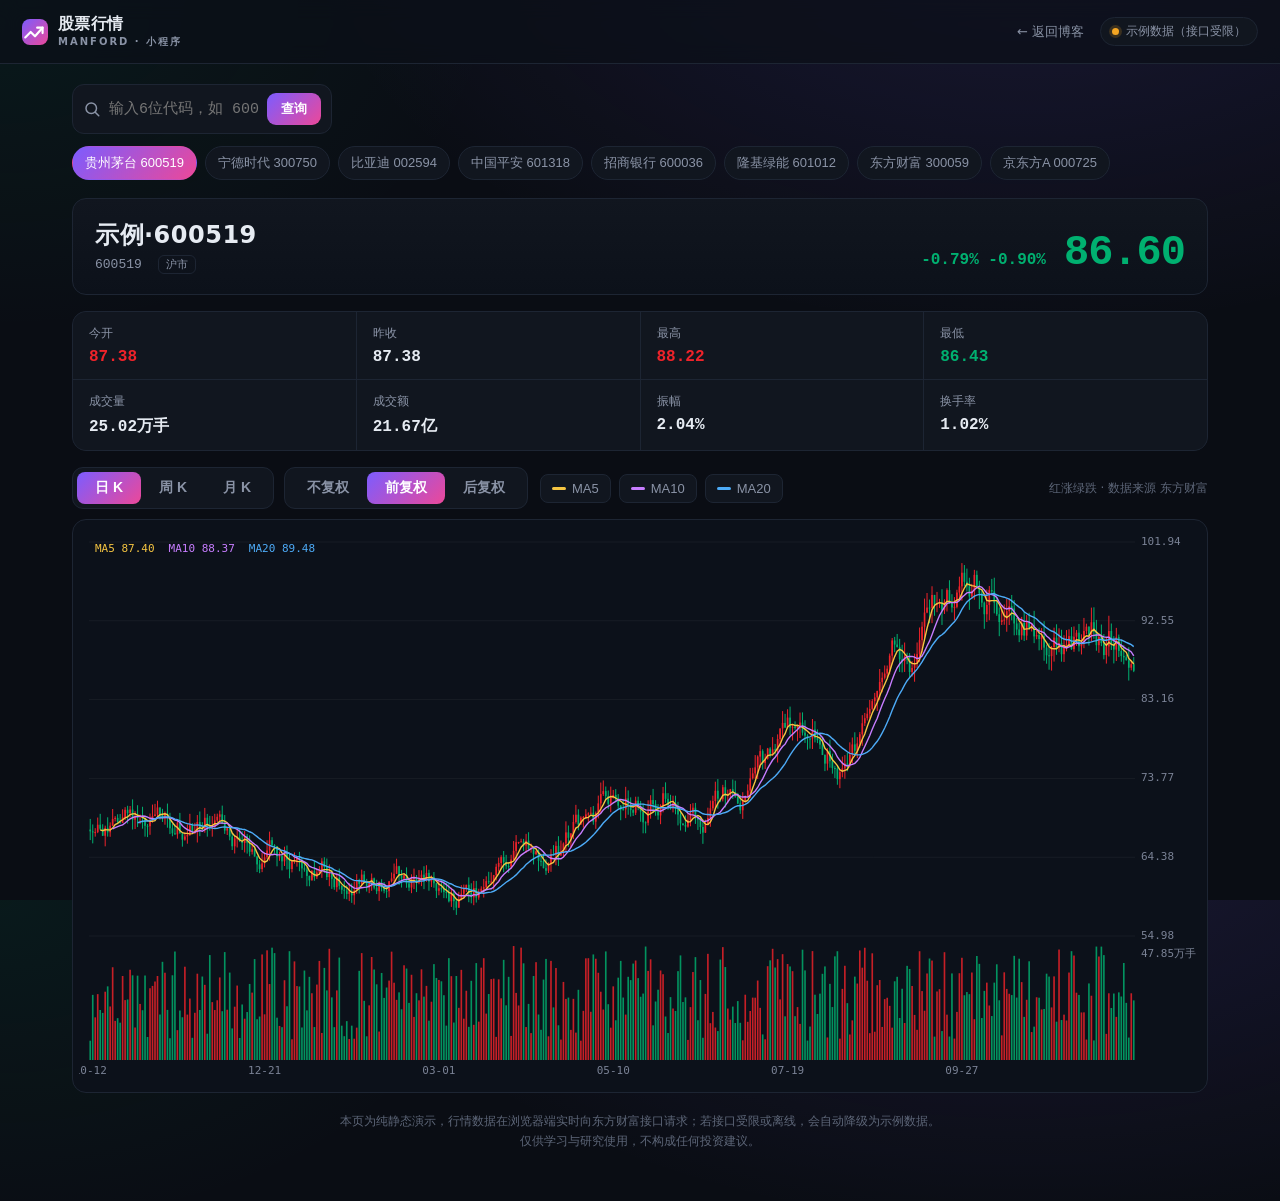
==== miniapp/p1/index.html @ 58eb517c "feat: 新增小程序栏目与项目1股票行情查看器（含复权切换） - 顶部栏目新增『小程序』，博客 MINIAPPS[p1] 入口指向 miniapp/p1/index.html - 项目1：零依赖纯静" ====
<!DOCTYPE html>
<html lang="zh-CN" data-theme="dark">
<head>
<meta charset="UTF-8" />
<meta name="viewport" content="width=device-width, initial-scale=1.0" />
<title>股票行情 · 在线 K 线查看器</title>
<meta name="description" content="在线查看 A 股行情，支持日 K、周 K、月 K 蜡烛图与开盘价、收盘价、最高价、最低价等详情。数据来自东方财富。">
<style>
  :root{
    --bg:#0a0d14;
    --bg2:#0f141f;
    --panel:#11161f;
    --panel2:#0c111a;
    --line:#1d2533;
    --text:#e6ebf2;
    --muted:#8a93a6;
    --muted2:#5d6678;
    --up:#ef232a;       /* 红涨 */
    --down:#00b070;     /* 绿跌 */
    --ma5:#f5c542;
    --ma10:#c77dff;
    --ma20:#4dabf7;
    --accent:#7c5cff;
    --radius:14px;
    --mono:"SF Mono","JetBrains Mono",ui-monospace,Menlo,Consolas,monospace;
    --sans:-apple-system,BlinkMacSystemFont,"Segoe UI","PingFang SC","Microsoft YaHei",system-ui,sans-serif;
  }
  *{box-sizing:border-box;margin:0;padding:0}
  html,body{height:100%}
  body{
    font-family:var(--sans);
    color:var(--text);
    background:
      radial-gradient(1200px 700px at 80% -10%, rgba(124,92,255,.14), transparent 60%),
      radial-gradient(900px 600px at 0% 0%, rgba(0,176,112,.08), transparent 55%),
      var(--bg);
    min-height:100%;
    -webkit-font-smoothing:antialiased;
  }
  a{color:inherit;text-decoration:none}
  .up{color:var(--up)!important}
  .down{color:var(--down)!important}

  /* 顶栏 */
  .topbar{
    display:flex;align-items:center;justify-content:space-between;gap:14px;
    padding:14px 22px;border-bottom:1px solid var(--line);
    background:rgba(12,16,24,.72);backdrop-filter:blur(10px);position:sticky;top:0;z-index:20;
  }
  .brand{display:flex;align-items:center;gap:10px;font-weight:700;letter-spacing:.4px}
  .brand .logo{width:26px;height:26px;display:grid;place-items:center;border-radius:8px;
    background:linear-gradient(135deg,var(--accent),#ec4899);color:#fff}
  .brand small{display:block;font-size:10px;color:var(--muted);font-weight:600;letter-spacing:2px}
  .topbar .links{display:flex;align-items:center;gap:16px;font-size:13px;color:var(--muted)}
  .topbar .links a{display:inline-flex;align-items:center;gap:6px;transition:color .2s}
  .topbar .links a:hover{color:var(--text)}
  .status{display:inline-flex;align-items:center;gap:7px;font-size:12px;padding:5px 11px;border-radius:999px;
    border:1px solid var(--line);background:var(--panel);color:var(--muted)}
  .status .dot{width:7px;height:7px;border-radius:50%;background:var(--down)}
  .status.live .dot{background:var(--down);box-shadow:0 0 0 3px rgba(0,176,112,.18)}
  .status.demo .dot{background:#f5a623;box-shadow:0 0 0 3px rgba(245,166,35,.18)}

  .wrap{max-width:1180px;margin:0 auto;padding:20px 22px 48px}

  /* 选择器 */
  .selector{display:flex;flex-wrap:wrap;align-items:center;gap:12px;margin-bottom:18px}
  .search{display:flex;align-items:center;gap:8px;background:var(--panel);border:1px solid var(--line);
    border-radius:12px;padding:8px 10px;min-width:260px}
  .search svg{width:18px;height:18px;color:var(--muted)}
  .search input{background:transparent;border:0;outline:0;color:var(--text);font-size:15px;width:150px;font-family:var(--mono)}
  .search button{border:0;background:linear-gradient(135deg,var(--accent),#ec4899);color:#fff;
    padding:7px 14px;border-radius:9px;font-weight:600;cursor:pointer;font-size:13px}
  .search button:active{transform:translateY(1px)}
  .chips{display:flex;flex-wrap:wrap;gap:8px}
  .chip{font-size:13px;padding:7px 12px;border-radius:999px;border:1px solid var(--line);
    background:var(--panel);color:var(--muted);cursor:pointer;transition:.18s;white-space:nowrap}
  .chip:hover{color:var(--text);border-color:#324056}
  .chip.active{color:#fff;border-color:transparent;background:linear-gradient(135deg,var(--accent),#ec4899)}

  /* 报价头 */
  .quote{display:flex;flex-wrap:wrap;align-items:flex-end;gap:26px;padding:20px 22px;
    background:linear-gradient(180deg,var(--panel),var(--panel2));border:1px solid var(--line);
    border-radius:var(--radius);margin-bottom:16px}
  .q-id .q-name{font-size:24px;font-weight:800;letter-spacing:.5px}
  .q-id .q-code{font-size:13px;color:var(--muted);font-family:var(--mono);margin-top:4px}
  .q-id .mkt{display:inline-block;font-size:11px;color:var(--muted);border:1px solid var(--line);
    border-radius:6px;padding:1px 7px;margin-left:8px;vertical-align:middle}
  .q-main{display:flex;align-items:flex-end;gap:18px;margin-left:auto}
  .q-price{font-size:42px;font-weight:800;font-family:var(--mono);line-height:1;letter-spacing:-1px}
  .q-chg{font-size:16px;font-weight:700;font-family:var(--mono);margin-bottom:5px}
  .stats{display:grid;grid-template-columns:repeat(4,minmax(0,1fr));gap:1px;
    background:var(--line);border:1px solid var(--line);border-radius:var(--radius);overflow:hidden;margin-bottom:16px}
  .stat{background:var(--panel);padding:13px 16px;display:flex;flex-direction:column;gap:6px}
  .stat .s-label{font-size:12px;color:var(--muted)}
  .stat .s-val{font-size:16px;font-weight:700;font-family:var(--mono)}

  /* 图表控件 */
  .controls{display:flex;flex-wrap:wrap;align-items:center;justify-content:space-between;gap:12px;margin-bottom:10px}
  .ctrl-left{display:flex;align-items:center;gap:10px;flex-wrap:wrap}
  .tabs{display:inline-flex;background:var(--panel);border:1px solid var(--line);border-radius:11px;padding:4px}
  .tab{border:0;background:transparent;color:var(--muted);font-size:14px;font-weight:600;
    padding:7px 18px;border-radius:8px;cursor:pointer;transition:.18s}
  .tab.active{color:#fff;background:linear-gradient(135deg,var(--accent),#ec4899)}
  .mas{display:inline-flex;gap:8px}
  .ma-btn{display:inline-flex;align-items:center;gap:6px;font-size:13px;color:var(--muted);
    border:1px solid var(--line);background:var(--panel);border-radius:8px;padding:6px 11px;cursor:pointer;transition:.18s}
  .ma-btn .sw{width:14px;height:3px;border-radius:2px}
  .ma-btn.off{opacity:.4}
  .note{font-size:12px;color:var(--muted2);margin-left:auto}

  /* 图表 */
  .chart-wrap{position:relative;background:var(--panel2);border:1px solid var(--line);border-radius:var(--radius);
    padding:6px;overflow:hidden}
  #chart{display:block;width:100%;height:560px}
  .overlay{position:absolute;inset:0;display:none;align-items:center;justify-content:center;
    background:rgba(10,13,20,.6);backdrop-filter:blur(2px);font-size:14px;color:var(--muted);z-index:5}
  .overlay.show{display:flex}
  .spinner{width:26px;height:26px;border:3px solid var(--line);border-top-color:var(--accent);
    border-radius:50%;animation:spin .8s linear infinite;margin-right:10px}
  @keyframes spin{to{transform:rotate(360deg)}}
  .tip{position:absolute;z-index:8;pointer-events:none;min-width:172px;display:none;
    background:rgba(17,22,31,.96);border:1px solid var(--line);border-radius:10px;padding:10px 12px;
    font-size:12px;box-shadow:0 10px 30px rgba(0,0,0,.45)}
  .tip.show{display:block}
  .tip .t-date{font-family:var(--mono);color:var(--text);font-size:12px;margin-bottom:7px;font-weight:700}
  .tip .t-grid{display:grid;grid-template-columns:auto auto;gap:3px 14px;font-family:var(--mono)}
  .tip .t-grid span{color:var(--muted)}
  .tip .t-grid b{font-weight:700;text-align:right}

  .foot{margin-top:18px;font-size:12px;color:var(--muted2);line-height:1.7;text-align:center}
  .foot a{color:var(--muted)}

  @media(max-width:760px){
    .q-main{margin-left:0;width:100%;justify-content:space-between}
    .q-price{font-size:34px}
    .stats{grid-template-columns:repeat(2,1fr)}
    #chart{height:430px}
    .wrap{padding:16px 14px 40px}
  }
  @media (prefers-reduced-motion: reduce){*{animation:none!important;transition:none!important}}
</style>
</head>
<body>
  <header class="topbar">
    <a class="brand" href="../../index.html">
      <span class="logo">
        <svg viewBox="0 0 24 24" fill="none" stroke="currentColor" stroke-width="2" stroke-linecap="round" stroke-linejoin="round"><path d="M3 17l5-5 4 4 7-8"/><path d="M14 8h5v5"/></svg>
      </span>
      <span>股票行情<small>MANFORD · 小程序</small></span>
    </a>
    <div class="links">
      <a href="../../index.html">&larr; 返回博客</a>
      <span class="status" id="status"><span class="dot"></span><span id="statusText">加载中</span></span>
    </div>
  </header>

  <div class="wrap">
    <!-- 选择器 -->
    <div class="selector">
      <div class="search">
        <svg viewBox="0 0 24 24" fill="none" stroke="currentColor" stroke-width="2" stroke-linecap="round" stroke-linejoin="round"><circle cx="11" cy="11" r="7"/><line x1="21" y1="21" x2="16.65" y2="16.65"/></svg>
        <input id="codeInput" type="text" inputmode="numeric" maxlength="6" placeholder="输入6位代码，如 600519" />
        <button id="queryBtn">查询</button>
      </div>
      <div class="chips" id="chips"></div>
    </div>

    <!-- 报价头 -->
    <div class="quote">
      <div class="q-id">
        <div class="q-name" id="qName">--</div>
        <div class="q-code" id="qCode">-- <span class="mkt" id="qMkt"></span></div>
      </div>
      <div class="q-main">
        <div class="q-chg" id="qChg">--</div>
        <div class="q-price" id="qPrice">--</div>
      </div>
    </div>

    <!-- 指标 -->
    <div class="stats" id="stats"></div>

    <!-- 图表控件 -->
    <div class="controls">
      <div class="ctrl-left">
        <div class="tabs" id="tabs">
          <button class="tab active" data-range="day">日 K</button>
          <button class="tab" data-range="week">周 K</button>
          <button class="tab" data-range="month">月 K</button>
        </div>
        <div class="tabs" id="fqtTabs" title="复权方式">
          <button class="tab" data-fqt="0">不复权</button>
          <button class="tab active" data-fqt="1">前复权</button>
          <button class="tab" data-fqt="2">后复权</button>
        </div>
      </div>
      <div class="mas" id="mas">
        <button class="ma-btn" data-ma="5"><span class="sw" style="background:var(--ma5)"></span>MA5</button>
        <button class="ma-btn" data-ma="10"><span class="sw" style="background:var(--ma10)"></span>MA10</button>
        <button class="ma-btn" data-ma="20"><span class="sw" style="background:var(--ma20)"></span>MA20</button>
      </div>
      <span class="note">红涨绿跌 · 数据来源 东方财富</span>
    </div>

    <!-- 图表 -->
    <div class="chart-wrap" id="chartWrap">
      <canvas id="chart"></canvas>
      <div class="tip" id="tip"></div>
      <div class="overlay" id="overlay"><span class="spinner"></span><span>正在获取行情数据…</span></div>
    </div>

    <div class="foot">
      本页为纯静态演示，行情数据在浏览器端实时向东方财富接口请求；若接口受限或离线，会自动降级为示例数据。<br/>
      仅供学习与研究使用，不构成任何投资建议。
    </div>
  </div>

<script>
(function(){
  "use strict";

  /* ============ 配置 ============ */
  var PRESETS = [
    {code:'600519', name:'贵州茅台'},
    {code:'300750', name:'宁德时代'},
    {code:'002594', name:'比亚迪'},
    {code:'601318', name:'中国平安'},
    {code:'600036', name:'招商银行'},
    {code:'601012', name:'隆基绿能'},
    {code:'300059', name:'东方财富'},
    {code:'000725', name:'京东方A'}
  ];
  var KLT = {day:101, week:102, month:103};
  var LMT = {day:420, week:320, month:240};   // 接口忽略 lmt，这里用作客户端展示条数上限
  var DISPLAY = {day:420, week:320, month:240};
  var C = {up:'#ef232a', down:'#00b070', ma5:'#f5c542', ma10:'#c77dff', ma20:'#4dabf7'};

  /* ============ 工具 ============ */
  function secidOf(code){
    code = (code||'').trim();
    if(!/^\d{6}$/.test(code)) return null;
    var m = (code[0]==='6') ? 1 : 0;   // 沪市 1，深市（含北交近似）0
    return m + '.' + code;
  }
  function $(id){ return document.getElementById(id); }
  function fmtPrice(v, dec){ dec = dec==null?2:dec; return (v==null||isNaN(v))?'--':Number(v).toFixed(dec); }
  function fmtPct(v){ if(v==null||isNaN(v)) return '--'; return (v>=0?'+':'') + v.toFixed(2) + '%'; }
  function fmtVol(v){
    if(v==null||isNaN(v)) return '--';
    if(v>=1e8) return (v/1e8).toFixed(2)+'亿手';
    if(v>=1e4) return (v/1e4).toFixed(2)+'万手';
    return Math.round(v)+'手';
  }
  function fmtAmount(v){
    if(v==null||isNaN(v)) return '--';
    if(v>=1e8) return (v/1e8).toFixed(2)+'亿';
    if(v>=1e4) return (v/1e4).toFixed(2)+'万';
    return Math.round(v)+'元';
  }
  function fmtCap(v){
    if(v==null||isNaN(v)) return '--';
    if(v>=1e12) return (v/1e12).toFixed(2)+'万亿';
    if(v>=1e8) return (v/1e8).toFixed(2)+'亿';
    if(v>=1e4) return (v/1e4).toFixed(2)+'万';
    return Math.round(v)+'元';
  }

  /* ============ 数据层 ============ */
  function parseKline(arr){
    return arr.map(function(s){
      var p = s.split(',');
      return {
        date: p[0],
        open: +p[1], close: +p[2], high: +p[3], low: +p[4],
        vol: +p[5], amount: +p[6], amp: +p[7], pct: +p[8], chg: +p[9], turnover: +p[10]
      };
    });
  }
  function fetchKline(code, range, fqt){
    var secid = secidOf(code);
    var url = 'https://push2his.eastmoney.com/api/qt/stock/kline/get'
      + '?secid=' + secid
      + '&fields1=f1,f2,f3,f4,f5,f6'
      + '&fields2=f51,f52,f53,f54,f55,f56,f57,f58,f59,f60,f61'
      + '&klt=' + KLT[range] + '&fqt=' + (fqt==null?0:fqt) + '&beg=0&end=20500101&lmt=' + LMT[range];
    return fetch(url, {headers:{'Accept':'application/json'}}).then(function(r){ return r.json(); }).then(function(j){
      if(!j || !j.data || !j.data.klines || !j.data.klines.length) throw new Error('no data');
      return { name:j.data.name, code:j.data.code, decimal:j.data.decimal||2, klines:parseKline(j.data.klines) };
    });
  }
  function fetchQuote(code){
    var secid = secidOf(code);
    var url = 'https://push2.eastmoney.com/api/qt/stock/get?secid=' + secid + '&fields=f162,f116,f117';
    return fetch(url).then(function(r){ return r.json(); }).then(function(j){
      if(!j || !j.data) return null;
      return {
        pe: j.data.f162!=null ? j.data.f162/100 : null,
        totalCap: j.data.f116,
        floatCap: j.data.f117
      };
    }).catch(function(){ return null; });
  }
  // 离线/受限降级：随机游走生成示例 K 线
  function genDemo(code, range, n){
    var step = range==='day'?1:(range==='week'?7:30);
    var price = 60 + Math.random()*80;
    var d = new Date(); d.setDate(d.getDate() - n*step);
    var bars = [];
    for(var i=0;i<n;i++){
      var open = price;
      var drift = (Math.random()-0.48)*price*0.04;
      var close = Math.max(1, open+drift);
      var high = Math.max(open,close)*(1+Math.random()*0.02);
      var low = Math.min(open,close)*(1-Math.random()*0.02);
      var vol = Math.floor(80000+Math.random()*400000);
      bars.push({
        date: d.toISOString().slice(0,10),
        open:open, close:close, high:high, low:low,
        vol:vol, amount:vol*close*100,
        amp:(high-low)/open*100, pct:(close-open)/open*100, chg:close-open,
        turnover:Math.random()*3
      });
      price = close;
      d = new Date(d.getTime()+step*86400000);
    }
    return { name:'示例·'+code, code:code, decimal:2, klines:bars, demo:true };
  }

  /* ============ 均线 ============ */
  function ma(data, k){
    var out=[], sum=0;
    for(var i=0;i<data.length;i++){
      sum += data[i].close;
      if(i>=k) sum -= data[i-k].close;
      out.push(i>=k-1 ? sum/k : null);
    }
    return out;
  }

  /* ============ 图表 ============ */
  var Chart = {
    canvas:null, ctx:null, wrap:null, tip:null,
    dpr:1, cssW:0, cssH:0,
    data:[], range:'day', decimal:2,
    showMA:{5:true,10:true,20:true},
    hoverIndex:-1, hoverY:0,
    padL:10, padR:66, padT:16, padB:26, gap:10,
    raf:0,
    init:function(){
      this.canvas = $('chart'); this.ctx = this.canvas.getContext('2d');
      this.wrap = $('chartWrap'); this.tip = $('tip');
      var self=this;
      var ro = new ResizeObserver(function(){ self.resize(); });
      ro.observe(this.wrap);
      this.canvas.addEventListener('mousemove', function(e){ self.onMove(e); });
      this.canvas.addEventListener('mouseleave', function(){ self.hoverIndex=-1; self.tip.classList.remove('show'); self.schedule(); });
      this.resize();
    },
    resize:function(){
      var r = this.canvas.getBoundingClientRect();
      this.cssW = r.width; this.cssH = r.height;
      this.dpr = window.devicePixelRatio||1;
      this.canvas.width = Math.round(this.cssW*this.dpr);
      this.canvas.height = Math.round(this.cssH*this.dpr);
      this.ctx.setTransform(this.dpr,0,0,this.dpr,0,0);
      this.draw();
    },
    setData:function(data, decimal){
      this.data = data; this.decimal = decimal||2; this.hoverIndex=-1;
      this.tip.classList.remove('show'); this.draw();
    },
    schedule:function(){
      var self=this;
      if(this.raf) return;
      this.raf = requestAnimationFrame(function(){ self.raf=0; self.draw(); });
    },
    labelFor:function(date){
      return this.range==='day' ? date.slice(5) : date.slice(0,7);
    },
    layout:function(){
      var W=this.cssW, H=this.cssH;
      var innerW = W - this.padL - this.padR;
      var innerH = H - this.padT - this.padB;
      var volH = Math.max(56, innerH*0.22);
      var priceH = innerH - volH - this.gap;
      return {
        W:W, H:H, innerW:innerW,
        priceTop:this.padT, priceBot:this.padT+priceH,
        volTop:this.padT+priceH+this.gap, volBot:this.padT+priceH+this.gap+volH
      };
    },
    draw:function(){
      var ctx=this.ctx, L=this.layout(), data=this.data, n=data.length;
      ctx.clearRect(0,0,L.W,L.H);
      if(!n) return;
      var min=Infinity,max=-Infinity,vmax=0;
      for(var i=0;i<n;i++){
        if(data[i].low<min) min=data[i].low;
        if(data[i].high>max) max=data[i].high;
        if(data[i].vol>vmax) vmax=data[i].vol;
      }
      var pad=(max-min)*0.06; min-=pad; max+=pad;
      var barW=L.innerW/n;
      var padL=this.padL;
      var X=function(i){ return padL + (i+0.5)*barW; };
      var yP=function(p){ return L.priceBot - (p-min)/(max-min)*(L.priceBot-L.priceTop); };
      var yV=function(v){ return L.volBot - v/vmax*(L.volBot-L.volTop); };

      // 网格 + 价格轴
      ctx.font='11px '+getMono();
      ctx.textBaseline='middle'; ctx.textAlign='left';
      var rows=5;
      for(var g=0; g<=rows; g++){
        var p=min+(max-min)*g/rows, y=yP(p);
        ctx.strokeStyle='rgba(255,255,255,0.05)';
        ctx.beginPath(); ctx.moveTo(padL,y); ctx.lineTo(padL+L.innerW,y); ctx.stroke();
        ctx.fillStyle='#7a8295';
        ctx.fillText(p.toFixed(this.decimal), padL+L.innerW+6, y);
      }

      // 成交量轴标签
      ctx.fillStyle='#7a8295';
      ctx.fillText(fmtVol(vmax), padL+L.innerW+6, L.volTop+8);

      // 蜡烛
      var cw=Math.max(1, barW*0.66);
      for(var i2=0;i2<n;i2++){
        var d=data[i2], x=X(i2), up=d.close>=d.open, col=up?C.up:C.down;
        ctx.strokeStyle=col; ctx.fillStyle=col; ctx.lineWidth=1;
        ctx.beginPath(); ctx.moveTo(x, yP(d.high)); ctx.lineTo(x, yP(d.low)); ctx.stroke();
        var y1=yP(d.open), y2=yP(d.close), top=Math.min(y1,y2), h=Math.max(1,Math.abs(y2-y1));
        ctx.fillRect(x-cw/2, top, cw, h);
      }

      // 均线
      var maColors={5:C.ma5,10:C.ma10,20:C.ma20};
      for(var k in this.showMA){
        if(!this.showMA[k]) continue;
        var arr=ma(data, +k), mk=maColors[k];
        ctx.strokeStyle=mk; ctx.lineWidth=1.4; ctx.beginPath();
        var started=false;
        for(var i3=0;i3<n;i3++){
          if(arr[i3]==null) continue;
          var xx=X(i3), yy=yP(arr[i3]);
          if(!started){ ctx.moveTo(xx,yy); started=true; } else ctx.lineTo(xx,yy);
        }
        ctx.stroke(); ctx.lineWidth=1;
      }

      // 成交量
      for(var i4=0;i4<n;i4++){
        var d4=data[i4], x4=X(i4), up4=d4.close>=d4.open, col4=up4?C.up:C.down;
        ctx.fillStyle=col4; ctx.globalAlpha=0.82;
        var y4=yV(d4.vol);
        ctx.fillRect(x4-cw/2, y4, cw, L.volBot-y4);
        ctx.globalAlpha=1;
      }

      // 日期轴
      ctx.fillStyle='#7a8295'; ctx.textAlign='center'; ctx.textBaseline='top';
      var step=Math.ceil(n/6);
      for(var i5=0;i5<n;i5+=step){
        ctx.fillText(this.labelFor(data[i5].date), X(i5), L.volBot+6);
      }

      // 图例（最新 MA 值）
      ctx.textAlign='left'; ctx.textBaseline='top';
      var lx=padL+6;
      var labels=[['MA5',ma(data,5)[n-1],C.ma5],['MA10',ma(data,10)[n-1],C.ma10],['MA20',ma(data,20)[n-1],C.ma20]];
      for(var li=0; li<labels.length; li++){
        var lab=labels[li]; if(lab[1]==null) continue;
        var txt=lab[0]+' '+lab[1].toFixed(this.decimal);
        ctx.fillStyle=lab[2]; ctx.fillText(txt, lx, this.padT+2);
        lx += ctx.measureText(txt).width + 14;
      }

      // 十字光标
      if(this.hoverIndex>=0){
        var hi=this.hoverIndex, hx=X(hi);
        ctx.save();
        ctx.strokeStyle='rgba(255,255,255,0.38)'; ctx.setLineDash([4,4]);
        ctx.beginPath(); ctx.moveTo(hx, L.priceTop); ctx.lineTo(hx, L.volBot); ctx.stroke();
        if(this.hoverY>=L.priceTop && this.hoverY<=L.priceBot){
          ctx.beginPath(); ctx.moveTo(padL, this.hoverY); ctx.lineTo(padL+L.innerW, this.hoverY); ctx.stroke();
          var pv = max - (this.hoverY-L.priceTop)/(L.priceBot-L.priceTop)*(max-min);
          ctx.fillStyle='#1b2230'; ctx.fillRect(padL+L.innerW, this.hoverY-9, this.padR, 18);
          ctx.fillStyle='#e6ebf2'; ctx.textAlign='left'; ctx.textBaseline='middle';
          ctx.fillText(pv.toFixed(this.decimal), padL+L.innerW+6, this.hoverY);
        }
        ctx.setLineDash([]); ctx.restore();
      }
    },
    onMove:function(e){
      if(!this.data.length) return;
      var rect=this.canvas.getBoundingClientRect();
      var mx=e.clientX-rect.left, my=e.clientY-rect.top;
      var L=this.layout();
      var barW=L.innerW/this.data.length;
      var i=Math.floor((mx-this.padL)/barW);
      i=Math.max(0, Math.min(this.data.length-1, i));
      this.hoverIndex=i; this.hoverY=my;
      this.updateTip(i, e, rect);
      this.schedule();
    },
    updateTip:function(i, e, rect){
      var d=this.data[i], prev=this.data[i-1]||d;
      var preC=prev.close;
      var chg=d.close-preC, pct=preC?chg/preC*100:0;
      var col=chg>=0?'up':'down';
      var html='<div class="t-date">'+d.date+'</div><div class="t-grid">'
        + '<span>开</span><b class="'+(d.open>=preC?'up':'down')+'">'+fmtPrice(d.open,this.decimal)+'</b>'
        + '<span>高</span><b class="'+(d.high>=preC?'up':'down')+'">'+fmtPrice(d.high,this.decimal)+'</b>'
        + '<span>低</span><b class="'+(d.low>=preC?'up':'down')+'">'+fmtPrice(d.low,this.decimal)+'</b>'
        + '<span>收</span><b class="'+col+'">'+fmtPrice(d.close,this.decimal)+'</b>'
        + '<span>涨跌</span><b class="'+col+'">'+fmtPct(pct)+'</b>'
        + '<span>量</span><b>'+fmtVol(d.vol)+'</b>'
        + '</div>';
      this.tip.innerHTML=html;
      this.tip.classList.add('show');
      var tw=this.tip.offsetWidth, th=this.tip.offsetHeight;
      var left=e.clientX-rect.left+14, top=e.clientY-rect.top+14;
      if(left+tw>rect.width) left=e.clientX-rect.left-tw-14;
      if(top+th>rect.height) top=rect.height-th-6;
      if(top<0) top=6;
      this.tip.style.left=left+'px';
      this.tip.style.top=top+'px';
    }
  };
  function getMono(){ return '"SF Mono","JetBrains Mono",ui-monospace,Menlo,Consolas,monospace'; }

  /* ============ 应用 ============ */
  var App = {
    code:'600519', range:'day', fqt:1, cache:{}, quote:null, info:null,
    init:function(){
      Chart.init();
      this.renderChips();
      this.bind();
      this.load(this.code);
    },
    renderChips:function(){
      var box=$('chips');
      box.innerHTML = PRESETS.map(function(p){
        return '<button class="chip" data-code="'+p.code+'">'+p.name+' '+p.code+'</button>';
      }).join('');
      var self=this;
      box.querySelectorAll('.chip').forEach(function(c){
        c.addEventListener('click', function(){ self.load(c.dataset.code); });
      });
    },
    bind:function(){
      var self=this;
      $('queryBtn').addEventListener('click', function(){ self.onQuery(); });
      $('codeInput').addEventListener('keydown', function(e){ if(e.key==='Enter') self.onQuery(); });
      $('tabs').querySelectorAll('.tab').forEach(function(t){
        t.addEventListener('click', function(){
          if(t.classList.contains('active')) return;
          $('tabs').querySelectorAll('.tab').forEach(function(x){x.classList.remove('active');});
          t.classList.add('active');
          self.range=t.dataset.range;
          self.load(self.code, true);
        });
      });
      $('mas').querySelectorAll('.ma-btn').forEach(function(b){
        b.addEventListener('click', function(){
          var k=+b.dataset.ma; Chart.showMA[k]=!Chart.showMA[k];
          b.classList.toggle('off', !Chart.showMA[k]);
          Chart.draw();
        });
      });
      $('fqtTabs').querySelectorAll('.tab').forEach(function(t){
        t.addEventListener('click', function(){
          if(t.classList.contains('active')) return;
          $('fqtTabs').querySelectorAll('.tab').forEach(function(x){x.classList.remove('active');});
          t.classList.add('active');
          self.fqt=+t.dataset.fqt;
          self.load(self.code, true);
        });
      });
    },
    onQuery:function(){
      var v=$('codeInput').value.trim();
      if(!/^\d{6}$/.test(v)){ this.flashStatus('请输入6位股票代码', 'demo'); return; }
      this.load(v);
    },
    flashStatus:function(text, kind){
      var s=$('status'), t=$('statusText');
      s.className='status '+(kind||'');
      t.textContent=text;
    },
    setStatusLive:function(demo){
      if(demo){ this.flashStatus('示例数据（接口受限）','demo'); }
      else { this.flashStatus('实时 · 东方财富','live'); }
    },
    showOverlay:function(on){ $('overlay').classList.toggle('show', !!on); },
    load:function(code, keepRange){
      var self=this;
      this.code=code;
      // 高亮对应 chip
      $('chips').querySelectorAll('.chip').forEach(function(c){
        c.classList.toggle('active', c.dataset.code===code);
      });
      this.showOverlay(true);
      var range=this.range, fqt=this.fqt;
      var key=range+'_'+fqt;
      var c=this.cache[code];
      var needFetch = !c || !c[key];
      var pKline = needFetch
        ? fetchKline(code, range, fqt).catch(function(){ return genDemo(code, range, LMT[range]); })
        : Promise.resolve(c[key]);

      // 第一次加载某只股票时补取估值
      var pQuote = this.cache[code] && this.cache[code].quote
        ? Promise.resolve(this.cache[code].quote)
        : fetchQuote(code);

      Promise.all([pKline, pQuote]).then(function(res){
        var kd=res[0];           // {name,code,decimal,klines[,demo]}
        var q=res[1];            // {pe,totalCap,floatCap} | null
        self.cache[code] = self.cache[code]||{};
        self.cache[code][key] = kd;
        self.cache[code].quote = q;
        self.cache[code].name = kd.name;
        // 跨周期共享 quote（仅按 code 存一次）
        self.info = { name:kd.name, code:kd.code, decimal:kd.decimal, demo:!!kd.demo, quote:q };
        self.render(kd, self.info);
        self.setStatusLive(!!kd.demo);
      }).catch(function(){
        var kd=genDemo(code, range, LMT[range]);
        self.cache[code]=self.cache[code]||{}; self.cache[code][range]=kd;
        self.info={name:kd.name,code:kd.code,decimal:2,demo:true,quote:null};
        self.render(kd, self.info);
        self.setStatusLive(true);
      }).then(function(){ self.showOverlay(false); });
    },
    render:function(kd, info){
      var data=kd.klines.slice(-DISPLAY[this.range]);
      var last=data[data.length-1], prev=data[data.length-2]||last;
      var preC=prev.close;
      var price=last.close, chg=price-preC, pct=preC?chg/preC*100:0;
      // 报价头
      $('qName').textContent=info.name;
      $('qCode').innerHTML=info.code+' <span class="mkt">'+(info.code[0]==='6'?'沪市':'深市')+'</span>';
      var pEl=$('qPrice'), cEl=$('qChg');
      pEl.textContent=fmtPrice(price, info.decimal);
      pEl.className='q-price '+(chg>=0?'up':'down');
      cEl.textContent=fmtPct(chg)+'  '+fmtPct(pct);
      cEl.className='q-chg '+(chg>=0?'up':'down');
      // 指标
      var stats=[
        ['今开', fmtPrice(last.open, info.decimal), last.open>=preC?'up':'down'],
        ['昨收', fmtPrice(preC, info.decimal), ''],
        ['最高', fmtPrice(last.high, info.decimal), last.high>=preC?'up':'down'],
        ['最低', fmtPrice(last.low, info.decimal), last.low>=preC?'up':'down'],
        ['成交量', fmtVol(last.vol), ''],
        ['成交额', fmtAmount(last.amount), ''],
        ['振幅', last.amp.toFixed(2)+'%', ''],
        ['换手率', last.turnover.toFixed(2)+'%', '']
      ];
      if(info.quote){
        if(info.quote.pe!=null) stats.push(['市盈率TTM', info.quote.pe.toFixed(2), '']);
        if(info.quote.totalCap!=null) stats.push(['总市值', fmtCap(info.quote.totalCap), '']);
        if(info.quote.floatCap!=null) stats.push(['流通市值', fmtCap(info.quote.floatCap), '']);
      }
      $('stats').innerHTML = stats.map(function(s){
        return '<div class="stat"><span class="s-label">'+s[0]+'</span>'
          + '<span class="s-val '+(s[2]||'')+'">'+s[1]+'</span></div>';
      }).join('');
      // 图表
      Chart.range=this.range;
      Chart.setData(data, info.decimal);
    }
  };

  if(document.readyState==='loading'){
    document.addEventListener('DOMContentLoaded', function(){ App.init(); });
  } else { App.init(); }
})();
</script>
</body>
</html>
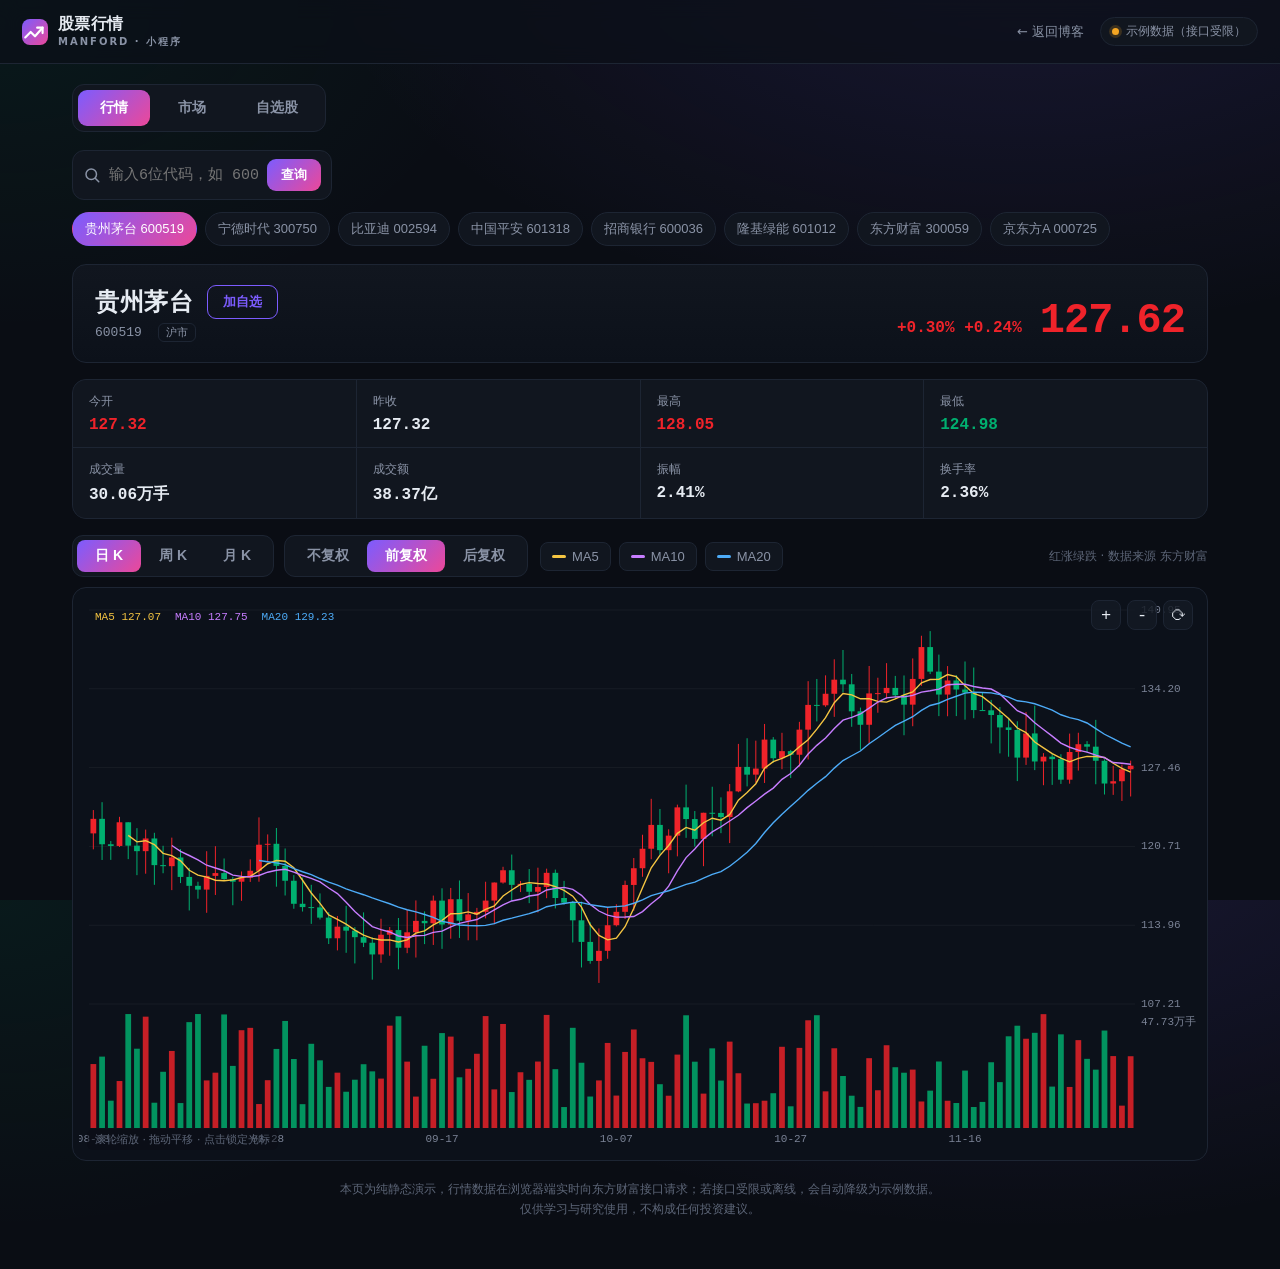
==== commit 8e156dba: "feat: 股票行情小程序增强（市场/自选股/交互/修复） - 市场栏目：当日板块涨幅榜、个股涨幅榜、主力资金流入榜（东方财富 clist 直连）   - 通用排序表格引擎：列点击切换正反排序，手动排" ====
--- a/miniapp/p1/index.html
+++ b/miniapp/p1/index.html
@@ -126,9 +126,71 @@
   .tip .t-grid{display:grid;grid-template-columns:auto auto;gap:3px 14px;font-family:var(--mono)}
   .tip .t-grid span{color:var(--muted)}
   .tip .t-grid b{font-weight:700;text-align:right}
+  #chart{cursor:crosshair}
+  .chart-wrap.dragging #chart{cursor:grabbing}
+  .chart-toolbar{position:absolute;top:12px;right:14px;display:flex;gap:6px;z-index:7}
+  .ct-btn{width:30px;height:30px;display:flex;align-items:center;justify-content:center;border-radius:8px;
+    background:rgba(20,26,36,.82);border:1px solid var(--line);color:var(--text);cursor:pointer;
+    font-size:17px;line-height:1;font-family:var(--mono);transition:.15s;user-select:none}
+  .ct-btn:hover{border-color:var(--accent);background:rgba(32,40,54,.94)}
+  .ct-btn:active{transform:scale(.9)}
+  .chart-hint{position:absolute;left:14px;bottom:10px;z-index:6;font-size:11px;color:var(--muted2);
+    background:rgba(10,13,20,.45);padding:3px 8px;border-radius:6px;pointer-events:none}
 
   .foot{margin-top:18px;font-size:12px;color:var(--muted2);line-height:1.7;text-align:center}
   .foot a{color:var(--muted)}
+
+  /* 主导航 */
+  .mainnav{display:flex;gap:6px;margin-bottom:18px;background:var(--panel);border:1px solid var(--line);
+    border-radius:12px;padding:5px;width:fit-content}
+  .mnav-btn{border:0;background:transparent;color:var(--muted);font-size:14px;font-weight:600;
+    padding:9px 22px;border-radius:9px;cursor:pointer;transition:.18s}
+  .mnav-btn:hover{color:var(--text)}
+  .mnav-btn.active{color:#fff;background:linear-gradient(135deg,var(--accent),#ec4899)}
+  .view.hidden{display:none}
+
+  /* 行情标题行（名称 + 加自选） */
+  .q-title-row{display:flex;align-items:center;gap:14px}
+  .watch-btn{font-size:13px;font-weight:600;padding:7px 15px;border-radius:9px;cursor:pointer;
+    border:1px solid var(--accent);color:var(--accent);background:transparent;transition:.18s;white-space:nowrap}
+  .watch-btn:hover{background:rgba(124,92,255,.12)}
+  .watch-btn.in{background:linear-gradient(135deg,var(--accent),#ec4899);color:#fff;border-color:transparent}
+
+  /* chip 删除角标 */
+  .chip{position:relative}
+  .chip .del{position:absolute;top:-7px;right:-7px;width:16px;height:16px;border-radius:50%;
+    background:var(--up);color:#fff;font-size:12px;line-height:15px;text-align:center;cursor:pointer;
+    display:none;border:2px solid var(--bg);font-weight:700}
+  .chip:hover .del{display:block}
+  .chip .del:hover{transform:scale(1.18)}
+
+  /* 市场 / 自选 卡片与表格 */
+  .card{background:linear-gradient(180deg,var(--panel),var(--panel2));border:1px solid var(--line);
+    border-radius:var(--radius);padding:16px 18px;margin-bottom:16px}
+  .card h3{font-size:15px;font-weight:700;margin-bottom:12px;display:flex;align-items:baseline;gap:10px}
+  .card h3 .sub{font-size:12px;color:var(--muted);font-weight:500}
+  .mkt-table{width:100%;border-collapse:collapse;font-size:13px}
+  .mkt-table th,.mkt-table td{padding:10px 10px;text-align:left;border-bottom:1px solid rgba(255,255,255,.05)}
+  .mkt-table thead th{color:var(--muted);font-weight:600;user-select:none;white-space:nowrap;position:relative}
+  .mkt-table th.sortable{cursor:pointer}
+  .mkt-table th.sortable:hover{color:var(--text)}
+  .mkt-table th.active{color:var(--text)}
+  .mkt-table th .arrow{font-size:10px;margin-left:3px;color:var(--accent)}
+  .mkt-table td.num{text-align:right;font-family:var(--mono)}
+  .mkt-table .rank{color:var(--muted2);font-family:var(--mono);width:36px;text-align:center}
+  .mkt-table .t-name{font-weight:600}
+  .mkt-table tbody tr.nav{cursor:pointer;transition:background .15s}
+  .mkt-table tbody tr.nav:hover{background:rgba(124,92,255,.09)}
+  .mkt-table tbody tr.tbl-empty:hover{background:transparent}
+  .cancel-sort{font-size:11px;color:var(--muted);border:1px solid var(--line);border-radius:6px;
+    padding:3px 8px;cursor:pointer;background:var(--panel2);transition:.15s}
+  .cancel-sort:hover{color:var(--text);border-color:var(--accent)}
+  .expand-row td{text-align:center;color:var(--muted);cursor:pointer;font-size:12px}
+  .expand-row:hover td{color:var(--text)}
+  .tbl-empty td{text-align:center;color:var(--muted);padding:26px}
+  .row-del{display:inline-block;width:20px;height:20px;line-height:18px;text-align:center;border-radius:6px;
+    color:var(--muted);border:1px solid var(--line);cursor:pointer;font-size:14px;transition:.15s}
+  .row-del:hover{color:#fff;background:var(--up);border-color:var(--up)}
 
   @media(max-width:760px){
     .q-main{margin-left:0;width:100%;justify-content:space-between}
@@ -142,19 +204,28 @@
 </head>
 <body>
   <header class="topbar">
-    <a class="brand" href="../../index.html">
+    <a class="brand" href="https://smf0707.github.io/manford-blog/">
       <span class="logo">
         <svg viewBox="0 0 24 24" fill="none" stroke="currentColor" stroke-width="2" stroke-linecap="round" stroke-linejoin="round"><path d="M3 17l5-5 4 4 7-8"/><path d="M14 8h5v5"/></svg>
       </span>
       <span>股票行情<small>MANFORD · 小程序</small></span>
     </a>
     <div class="links">
-      <a href="../../index.html">&larr; 返回博客</a>
+      <a href="https://smf0707.github.io/manford-blog/">&larr; 返回博客</a>
       <span class="status" id="status"><span class="dot"></span><span id="statusText">加载中</span></span>
     </div>
   </header>
 
   <div class="wrap">
+    <!-- 主导航 -->
+    <nav class="mainnav" id="mainnav">
+      <button class="mnav-btn active" data-view="quote">行情</button>
+      <button class="mnav-btn" data-view="market">市场</button>
+      <button class="mnav-btn" data-view="watch">自选股</button>
+    </nav>
+
+    <!-- 行情视图（K线 + 搜索） -->
+    <section id="view-quote" class="view">
     <!-- 选择器 -->
     <div class="selector">
       <div class="search">
@@ -168,7 +239,10 @@
     <!-- 报价头 -->
     <div class="quote">
       <div class="q-id">
-        <div class="q-name" id="qName">--</div>
+        <div class="q-title-row">
+          <div class="q-name" id="qName">--</div>
+          <button class="watch-btn" id="watchBtn">加自选</button>
+        </div>
         <div class="q-code" id="qCode">-- <span class="mkt" id="qMkt"></span></div>
       </div>
       <div class="q-main">
@@ -206,6 +280,12 @@
     <div class="chart-wrap" id="chartWrap">
       <canvas id="chart"></canvas>
       <div class="tip" id="tip"></div>
+      <div class="chart-toolbar">
+        <button class="ct-btn" id="zoomIn" title="放大">+</button>
+        <button class="ct-btn" id="zoomOut" title="缩小">-</button>
+        <button class="ct-btn" id="zoomReset" title="重置视图">&#10227;</button>
+      </div>
+      <div class="chart-hint">滚轮缩放 · 拖动平移 · 点击锁定光标</div>
       <div class="overlay" id="overlay"><span class="spinner"></span><span>正在获取行情数据…</span></div>
     </div>
 
@@ -213,6 +293,31 @@
       本页为纯静态演示，行情数据在浏览器端实时向东方财富接口请求；若接口受限或离线，会自动降级为示例数据。<br/>
       仅供学习与研究使用，不构成任何投资建议。
     </div>
+    </section>
+
+    <!-- 市场视图 -->
+    <section id="view-market" class="view hidden">
+      <div class="card">
+        <h3>当日板块涨幅榜 <span class="sub">点击表头可排序 · 展开看更多</span></h3>
+        <div id="tbl-sector"></div>
+      </div>
+      <div class="card">
+        <h3>当日个股涨幅榜</h3>
+        <div id="tbl-gainers"></div>
+      </div>
+      <div class="card">
+        <h3>当日主力资金流入榜</h3>
+        <div id="tbl-inflow"></div>
+      </div>
+    </section>
+
+    <!-- 自选股视图 -->
+    <section id="view-watch" class="view hidden">
+      <div class="card">
+        <h3>我的自选股 <span class="sub">最后添加排在最前</span></h3>
+        <div id="tbl-watch"></div>
+      </div>
+    </section>
   </div>
 
 <script>
@@ -264,6 +369,10 @@
     if(v>=1e4) return (v/1e4).toFixed(2)+'万';
     return Math.round(v)+'元';
   }
+  function realName(code){
+    for(var i=0;i<PRESETS.length;i++){ if(PRESETS[i].code===code) return PRESETS[i].name; }
+    return code;
+  }
 
   /* ============ 数据层 ============ */
   function parseKline(arr){
@@ -276,6 +385,16 @@
       };
     });
   }
+  function fetchJSON(url, tries){
+    tries = tries || 1;
+    return fetch(url, {headers:{'Accept':'application/json'}}).then(function(r){ return r.json(); }).then(function(j){
+      if(!j || j.data==null) throw new Error('empty');
+      return j;
+    }).catch(function(err){
+      if(tries>1) return new Promise(function(res){ setTimeout(function(){ res(fetchJSON(url, tries-1)); }, 350); });
+      throw err;
+    });
+  }
   function fetchKline(code, range, fqt){
     var secid = secidOf(code);
     var url = 'https://push2his.eastmoney.com/api/qt/stock/kline/get'
@@ -283,8 +402,7 @@
       + '&fields1=f1,f2,f3,f4,f5,f6'
       + '&fields2=f51,f52,f53,f54,f55,f56,f57,f58,f59,f60,f61'
       + '&klt=' + KLT[range] + '&fqt=' + (fqt==null?0:fqt) + '&beg=0&end=20500101&lmt=' + LMT[range];
-    return fetch(url, {headers:{'Accept':'application/json'}}).then(function(r){ return r.json(); }).then(function(j){
-      if(!j || !j.data || !j.data.klines || !j.data.klines.length) throw new Error('no data');
+    return fetchJSON(url, 2).then(function(j){
       return { name:j.data.name, code:j.data.code, decimal:j.data.decimal||2, klines:parseKline(j.data.klines) };
     });
   }
@@ -323,7 +441,7 @@
       price = close;
       d = new Date(d.getTime()+step*86400000);
     }
-    return { name:'示例·'+code, code:code, decimal:2, klines:bars, demo:true };
+    return { name:realName(code), code:code, decimal:2, klines:bars, demo:true };
   }
 
   /* ============ 均线 ============ */
@@ -341,11 +459,13 @@
   var Chart = {
     canvas:null, ctx:null, wrap:null, tip:null,
     dpr:1, cssW:0, cssH:0,
-    data:[], range:'day', decimal:2,
+    full:[], range:'day', decimal:2,
     showMA:{5:true,10:true,20:true},
-    hoverIndex:-1, hoverY:0,
+    viewStart:0, viewEnd:0,
+    hoverIndex:-1, lockedFull:-1, hoverY:0,
+    dragging:false, dragStartX:0, dragStartVS:0,
     padL:10, padR:66, padT:16, padB:26, gap:10,
-    raf:0,
+    raf:0, DEF_VIEW:120, MIN_VIEW:20,
     init:function(){
       this.canvas = $('chart'); this.ctx = this.canvas.getContext('2d');
       this.wrap = $('chartWrap'); this.tip = $('tip');
@@ -353,7 +473,15 @@
       var ro = new ResizeObserver(function(){ self.resize(); });
       ro.observe(this.wrap);
       this.canvas.addEventListener('mousemove', function(e){ self.onMove(e); });
-      this.canvas.addEventListener('mouseleave', function(){ self.hoverIndex=-1; self.tip.classList.remove('show'); self.schedule(); });
+      this.canvas.addEventListener('mouseleave', function(){ self.onLeave(); });
+      this.canvas.addEventListener('mousedown', function(e){ self.onDown(e); });
+      window.addEventListener('mouseup', function(){ self.dragging=false; self.wrap.classList.remove('dragging'); });
+      this.canvas.addEventListener('click', function(e){ self.onClick(e); });
+      this.canvas.addEventListener('wheel', function(e){ self.onWheel(e); }, {passive:false});
+      var zi=$('zoomIn'), zo=$('zoomOut'), zr=$('zoomReset');
+      if(zi) zi.addEventListener('click', function(){ self.zoomAt(Math.floor(self.viewCount()/2), 0.82); });
+      if(zo) zo.addEventListener('click', function(){ self.zoomAt(Math.floor(self.viewCount()/2), 1/0.82); });
+      if(zr) zr.addEventListener('click', function(){ self.resetView(); });
       this.resize();
     },
     resize:function(){
@@ -366,8 +494,13 @@
       this.draw();
     },
     setData:function(data, decimal){
-      this.data = data; this.decimal = decimal||2; this.hoverIndex=-1;
-      this.tip.classList.remove('show'); this.draw();
+      this.full=data; this.decimal=decimal||2;
+      var len=data.length;
+      this.viewEnd=len;
+      this.viewStart=Math.max(0, len - this.DEF_VIEW);
+      this.lockedFull=-1; this.hoverIndex=-1;
+      this.tip.classList.remove('show');
+      this.draw();
     },
     schedule:function(){
       var self=this;
@@ -389,54 +522,55 @@
         volTop:this.padT+priceH+this.gap, volBot:this.padT+priceH+this.gap+volH
       };
     },
+    viewCount:function(){ return this.viewEnd - this.viewStart; },
+    vis:function(){ return (this.viewEnd>this.viewStart) ? this.full.slice(this.viewStart, this.viewEnd) : []; },
+    indexAtX:function(mx){
+      var L=this.layout(), n=this.viewCount();
+      if(n<=0) return -1;
+      var i=Math.floor((mx-this.padL)/(L.innerW/n));
+      return Math.max(0, Math.min(n-1, i));
+    },
     draw:function(){
-      var ctx=this.ctx, L=this.layout(), data=this.data, n=data.length;
+      var ctx=this.ctx, L=this.layout(), vis=this.vis(), n=vis.length;
       ctx.clearRect(0,0,L.W,L.H);
       if(!n) return;
       var min=Infinity,max=-Infinity,vmax=0;
       for(var i=0;i<n;i++){
-        if(data[i].low<min) min=data[i].low;
-        if(data[i].high>max) max=data[i].high;
-        if(data[i].vol>vmax) vmax=data[i].vol;
+        if(vis[i].low<min) min=vis[i].low;
+        if(vis[i].high>max) max=vis[i].high;
+        if(vis[i].vol>vmax) vmax=vis[i].vol;
       }
       var pad=(max-min)*0.06; min-=pad; max+=pad;
-      var barW=L.innerW/n;
-      var padL=this.padL;
+      var barW=L.innerW/n, padL=this.padL;
       var X=function(i){ return padL + (i+0.5)*barW; };
       var yP=function(p){ return L.priceBot - (p-min)/(max-min)*(L.priceBot-L.priceTop); };
       var yV=function(v){ return L.volBot - v/vmax*(L.volBot-L.volTop); };
 
-      // 网格 + 价格轴
       ctx.font='11px '+getMono();
       ctx.textBaseline='middle'; ctx.textAlign='left';
-      var rows=5;
-      for(var g=0; g<=rows; g++){
-        var p=min+(max-min)*g/rows, y=yP(p);
+      for(var g=0; g<=5; g++){
+        var p=min+(max-min)*g/5, y=yP(p);
         ctx.strokeStyle='rgba(255,255,255,0.05)';
         ctx.beginPath(); ctx.moveTo(padL,y); ctx.lineTo(padL+L.innerW,y); ctx.stroke();
         ctx.fillStyle='#7a8295';
         ctx.fillText(p.toFixed(this.decimal), padL+L.innerW+6, y);
       }
-
-      // 成交量轴标签
       ctx.fillStyle='#7a8295';
       ctx.fillText(fmtVol(vmax), padL+L.innerW+6, L.volTop+8);
 
-      // 蜡烛
       var cw=Math.max(1, barW*0.66);
       for(var i2=0;i2<n;i2++){
-        var d=data[i2], x=X(i2), up=d.close>=d.open, col=up?C.up:C.down;
+        var d=vis[i2], x=X(i2), up=d.close>=d.open, col=up?C.up:C.down;
         ctx.strokeStyle=col; ctx.fillStyle=col; ctx.lineWidth=1;
         ctx.beginPath(); ctx.moveTo(x, yP(d.high)); ctx.lineTo(x, yP(d.low)); ctx.stroke();
         var y1=yP(d.open), y2=yP(d.close), top=Math.min(y1,y2), h=Math.max(1,Math.abs(y2-y1));
         ctx.fillRect(x-cw/2, top, cw, h);
       }
 
-      // 均线
       var maColors={5:C.ma5,10:C.ma10,20:C.ma20};
       for(var k in this.showMA){
         if(!this.showMA[k]) continue;
-        var arr=ma(data, +k), mk=maColors[k];
+        var arr=ma(vis, +k), mk=maColors[k];
         ctx.strokeStyle=mk; ctx.lineWidth=1.4; ctx.beginPath();
         var started=false;
         for(var i3=0;i3<n;i3++){
@@ -447,26 +581,23 @@
         ctx.stroke(); ctx.lineWidth=1;
       }
 
-      // 成交量
       for(var i4=0;i4<n;i4++){
-        var d4=data[i4], x4=X(i4), up4=d4.close>=d4.open, col4=up4?C.up:C.down;
+        var d4=vis[i4], x4=X(i4), up4=d4.close>=d4.open, col4=up4?C.up:C.down;
         ctx.fillStyle=col4; ctx.globalAlpha=0.82;
         var y4=yV(d4.vol);
         ctx.fillRect(x4-cw/2, y4, cw, L.volBot-y4);
         ctx.globalAlpha=1;
       }
 
-      // 日期轴
       ctx.fillStyle='#7a8295'; ctx.textAlign='center'; ctx.textBaseline='top';
-      var step=Math.ceil(n/6);
+      var step=Math.max(1, Math.ceil(n/6));
       for(var i5=0;i5<n;i5+=step){
-        ctx.fillText(this.labelFor(data[i5].date), X(i5), L.volBot+6);
-      }
-
-      // 图例（最新 MA 值）
+        ctx.fillText(this.labelFor(vis[i5].date), X(i5), L.volBot+6);
+      }
+
       ctx.textAlign='left'; ctx.textBaseline='top';
       var lx=padL+6;
-      var labels=[['MA5',ma(data,5)[n-1],C.ma5],['MA10',ma(data,10)[n-1],C.ma10],['MA20',ma(data,20)[n-1],C.ma20]];
+      var labels=[['MA5',ma(vis,5)[n-1],C.ma5],['MA10',ma(vis,10)[n-1],C.ma10],['MA20',ma(vis,20)[n-1],C.ma20]];
       for(var li=0; li<labels.length; li++){
         var lab=labels[li]; if(lab[1]==null) continue;
         var txt=lab[0]+' '+lab[1].toFixed(this.decimal);
@@ -474,36 +605,116 @@
         lx += ctx.measureText(txt).width + 14;
       }
 
-      // 十字光标
-      if(this.hoverIndex>=0){
-        var hi=this.hoverIndex, hx=X(hi);
+      var lockedVis = (this.lockedFull>=0) ? this.lockedFull-this.viewStart : -1;
+      var act = this.hoverIndex>=0 ? this.hoverIndex : lockedVis;
+      if(act>=0 && act<n && !this.dragging){
+        var hi=act, hx=X(hi);
+        var lockedMode = (this.hoverIndex<0 && lockedVis===hi);
         ctx.save();
-        ctx.strokeStyle='rgba(255,255,255,0.38)'; ctx.setLineDash([4,4]);
+        ctx.strokeStyle = lockedMode ? 'rgba(120,180,255,0.95)' : 'rgba(255,255,255,0.38)';
+        ctx.setLineDash([4,4]);
         ctx.beginPath(); ctx.moveTo(hx, L.priceTop); ctx.lineTo(hx, L.volBot); ctx.stroke();
-        if(this.hoverY>=L.priceTop && this.hoverY<=L.priceBot){
-          ctx.beginPath(); ctx.moveTo(padL, this.hoverY); ctx.lineTo(padL+L.innerW, this.hoverY); ctx.stroke();
-          var pv = max - (this.hoverY-L.priceTop)/(L.priceBot-L.priceTop)*(max-min);
-          ctx.fillStyle='#1b2230'; ctx.fillRect(padL+L.innerW, this.hoverY-9, this.padR, 18);
+        var hy = lockedMode ? yP(vis[hi].close) : this.hoverY;
+        if(hy>=L.priceTop && hy<=L.priceBot){
+          ctx.beginPath(); ctx.moveTo(padL, hy); ctx.lineTo(padL+L.innerW, hy); ctx.stroke();
+          var pv = max - (hy-L.priceTop)/(L.priceBot-L.priceTop)*(max-min);
+          ctx.fillStyle='#1b2230'; ctx.fillRect(padL+L.innerW, hy-9, this.padR, 18);
           ctx.fillStyle='#e6ebf2'; ctx.textAlign='left'; ctx.textBaseline='middle';
-          ctx.fillText(pv.toFixed(this.decimal), padL+L.innerW+6, this.hoverY);
+          ctx.fillText(pv.toFixed(this.decimal), padL+L.innerW+6, hy);
+        }
+        if(lockedMode){
+          ctx.setLineDash([]); ctx.strokeStyle='rgba(120,180,255,0.95)'; ctx.lineWidth=1.5;
+          ctx.beginPath(); ctx.arc(hx, yP(vis[hi].close), Math.max(4,cw), 0, Math.PI*2); ctx.stroke();
+          ctx.lineWidth=1;
         }
         ctx.setLineDash([]); ctx.restore();
       }
     },
     onMove:function(e){
-      if(!this.data.length) return;
+      if(!this.full.length) return;
       var rect=this.canvas.getBoundingClientRect();
       var mx=e.clientX-rect.left, my=e.clientY-rect.top;
       var L=this.layout();
-      var barW=L.innerW/this.data.length;
-      var i=Math.floor((mx-this.padL)/barW);
-      i=Math.max(0, Math.min(this.data.length-1, i));
-      this.hoverIndex=i; this.hoverY=my;
-      this.updateTip(i, e, rect);
+      if(this.dragging){
+        var barW=L.innerW/this.viewCount();
+        var moved=Math.round((mx-this.dragStartX)/barW);
+        var len=this.full.length, vc=this.viewCount();
+        var nvs=Math.max(0, Math.min(len-vc, this.dragStartVS - moved));
+        this.viewStart=nvs; this.viewEnd=nvs+vc;
+        this.hoverIndex=this.indexAtX(mx);
+        this.updateTip(this.hoverIndex, {x:mx,y:my});
+        this.schedule();
+        return;
+      }
+      this.hoverIndex=this.indexAtX(mx); this.hoverY=my;
+      this.updateTip(this.hoverIndex, {x:mx,y:my});
       this.schedule();
     },
-    updateTip:function(i, e, rect){
-      var d=this.data[i], prev=this.data[i-1]||d;
+    onLeave:function(){
+      this.hoverIndex=-1;
+      if(this.lockedFull>=0){
+        var lv=this.lockedFull-this.viewStart, n=this.viewCount();
+        if(lv>=0 && lv<n){ this.updateTip(lv, null); this.tip.classList.add('show'); }
+        else { this.tip.classList.remove('show'); }
+      } else {
+        this.tip.classList.remove('show');
+      }
+      this.schedule();
+    },
+    onDown:function(e){
+      if(e.button!==0) return;
+      this.dragging=true;
+      var rect=this.canvas.getBoundingClientRect();
+      this.dragStartX=e.clientX-rect.left; this.dragStartVS=this.viewStart;
+      this.wrap.classList.add('dragging');
+    },
+    onClick:function(e){
+      if(!this.full.length) return;
+      var rect=this.canvas.getBoundingClientRect();
+      var mx=e.clientX-rect.left;
+      var i=this.indexAtX(mx);
+      if(i<0) return;
+      var fullIdx=this.viewStart+i;
+      this.lockedFull = (this.lockedFull===fullIdx) ? -1 : fullIdx;
+      this.hoverIndex=i;
+      this.updateTip(i, {x:mx, y:e.clientY-rect.top});
+      this.schedule();
+    },
+    onWheel:function(e){
+      if(!this.full.length) return;
+      e.preventDefault();
+      var rect=this.canvas.getBoundingClientRect();
+      var mx=e.clientX-rect.left;
+      var i=this.indexAtX(mx);
+      this.zoomAt(i, e.deltaY<0 ? 0.82 : 1/0.82);
+    },
+    zoomAt:function(anchorVis, factor){
+      var len=this.full.length, vc=this.viewCount();
+      if(vc<=0) return;
+      var newCount=Math.round(vc*factor);
+      newCount=Math.max(this.MIN_VIEW, Math.min(len, newCount));
+      var anchorFull=this.viewStart+anchorVis;
+      var rel=(anchorVis+0.5)/vc;
+      var ns=anchorFull - Math.round(rel*(newCount-1));
+      var ne=ns+newCount;
+      if(ns<0){ ns=0; }
+      if(ne>len){ ne=len; }
+      ns=Math.max(0, Math.min(ne-newCount, ns));
+      ne=ns+newCount;
+      this.viewStart=ns; this.viewEnd=ne;
+      this.schedule();
+    },
+    resetView:function(){
+      var len=this.full.length;
+      this.viewEnd=len; this.viewStart=Math.max(0, len-this.DEF_VIEW);
+      this.lockedFull=-1; this.hoverIndex=-1; this.tip.classList.remove('show');
+      this.schedule();
+    },
+    updateTip:function(visIndex, pos){
+      var n=this.viewCount();
+      if(visIndex<0 || visIndex>=n){ this.tip.classList.remove('show'); return; }
+      var fi=this.viewStart+visIndex;
+      var d=this.full[fi], prev=this.full[fi-1]||d;
       var preC=prev.close;
       var chg=d.close-preC, pct=preC?chg/preC*100:0;
       var col=chg>=0?'up':'down';
@@ -518,10 +729,25 @@
       this.tip.innerHTML=html;
       this.tip.classList.add('show');
       var tw=this.tip.offsetWidth, th=this.tip.offsetHeight;
-      var left=e.clientX-rect.left+14, top=e.clientY-rect.top+14;
-      if(left+tw>rect.width) left=e.clientX-rect.left-tw-14;
-      if(top+th>rect.height) top=rect.height-th-6;
-      if(top<0) top=6;
+      var left, top;
+      if(pos){
+        left=pos.x+14; top=pos.y+14;
+        if(left+tw>this.cssW) left=pos.x-tw-14;
+        if(top+th>this.cssH) top=this.cssH-th-6;
+        if(top<0) top=6;
+      } else {
+        var L=this.layout(), vv=this.vis(), nn=vv.length;
+        var mn=Infinity,mx2=-Infinity;
+        for(var z=0;z<nn;z++){ if(vv[z].low<mn)mn=vv[z].low; if(vv[z].high>mx2)mx2=vv[z].high; }
+        var pp2=(mx2-mn)*0.06; mn-=pp2; mx2+=pp2;
+        var bw=L.innerW/nn;
+        var hx=this.padL+(visIndex+0.5)*bw;
+        var hy=L.priceBot - (d.close-mn)/(mx2-mn)*(L.priceBot-L.priceTop);
+        left=hx+14; top=hy+14;
+        if(left+tw>this.cssW) left=hx-tw-14;
+        if(top+th>this.cssH) top=this.cssH-th-6;
+        if(top<0) top=6;
+      }
       this.tip.style.left=left+'px';
       this.tip.style.top=top+'px';
     }
@@ -533,22 +759,33 @@
     code:'600519', range:'day', fqt:1, cache:{}, quote:null, info:null,
     init:function(){
       Chart.init();
+      this.initTables();
       this.renderChips();
       this.bind();
       this.load(this.code);
     },
     renderChips:function(){
       var box=$('chips');
-      box.innerHTML = PRESETS.map(function(p){
-        return '<button class="chip" data-code="'+p.code+'">'+p.name+' '+p.code+'</button>';
+      var recents=getRecents();
+      box.innerHTML = recents.map(function(p){
+        var act = (p.code===App.code) ? ' active' : '';
+        return '<button class="chip'+act+'" data-code="'+p.code+'">'+p.name+' '+p.code
+          + '<span class="del" data-del="'+p.code+'" title="删除">&times;</span></button>';
       }).join('');
       var self=this;
       box.querySelectorAll('.chip').forEach(function(c){
-        c.addEventListener('click', function(){ self.load(c.dataset.code); });
+        c.addEventListener('click', function(e){
+          if(e.target.classList.contains('del')){ e.stopPropagation(); removeRecent(c.dataset.code); self.renderChips(); return; }
+          self.load(c.dataset.code);
+        });
       });
     },
     bind:function(){
       var self=this;
+      var nav=$('mainnav');
+      if(nav) nav.querySelectorAll('.mnav-btn').forEach(function(b){
+        b.addEventListener('click', function(){ App.switchView(b.dataset.view); });
+      });
       $('queryBtn').addEventListener('click', function(){ self.onQuery(); });
       $('codeInput').addEventListener('keydown', function(e){ if(e.key==='Enter') self.onQuery(); });
       $('tabs').querySelectorAll('.tab').forEach(function(t){
@@ -619,21 +856,25 @@
         self.cache[code] = self.cache[code]||{};
         self.cache[code][key] = kd;
         self.cache[code].quote = q;
-        self.cache[code].name = kd.name;
+        self.cache[code].name = realName(code);
         // 跨周期共享 quote（仅按 code 存一次）
-        self.info = { name:kd.name, code:kd.code, decimal:kd.decimal, demo:!!kd.demo, quote:q };
+        self.info = { name:realName(code), code:kd.code, decimal:kd.decimal, demo:!!kd.demo, quote:q };
         self.render(kd, self.info);
         self.setStatusLive(!!kd.demo);
+        addRecent(code, self.info.name);
+        self.renderChips();
       }).catch(function(){
         var kd=genDemo(code, range, LMT[range]);
         self.cache[code]=self.cache[code]||{}; self.cache[code][range]=kd;
-        self.info={name:kd.name,code:kd.code,decimal:2,demo:true,quote:null};
+        self.info={name:realName(code),code:kd.code,decimal:2,demo:true,quote:null};
         self.render(kd, self.info);
         self.setStatusLive(true);
+        addRecent(code, self.info.name);
+        self.renderChips();
       }).then(function(){ self.showOverlay(false); });
     },
     render:function(kd, info){
-      var data=kd.klines.slice(-DISPLAY[this.range]);
+      var data=kd.klines;   // 全量交给 Chart 管理缩放窗口
       var last=data[data.length-1], prev=data[data.length-2]||last;
       var preC=prev.close;
       var price=last.close, chg=price-preC, pct=preC?chg/preC*100:0;
@@ -668,7 +909,220 @@
       // 图表
       Chart.range=this.range;
       Chart.setData(data, info.decimal);
+      // 加自选按钮
+      var wb=$('watchBtn');
+      if(wb){
+        wb.onclick=function(){
+          toggleWatch(info.code, info.name);
+          App.refreshWatchBtn(info.code);
+          if($('view-watch') && !$('view-watch').classList.contains('hidden')) App.loadWatch();
+        };
+      }
+      this.refreshWatchBtn(info.code);
     }
+  };
+
+  /* ============ 自选 / 最近搜索 · 本地存储 ============ */
+  function lsGet(k, def){ try{ var v=localStorage.getItem(k); return v?JSON.parse(v):def; }catch(e){ return def; } }
+  function lsSet(k, v){ try{ localStorage.setItem(k, JSON.stringify(v)); }catch(e){} }
+  var RECENTS_KEY='mf_recents', WATCH_KEY='mf_watch';
+  function getRecents(){
+    var r=lsGet(RECENTS_KEY, null);
+    if(!r || !r.length){ r=PRESETS.map(function(p){ return {code:p.code, name:p.name}; }); lsSet(RECENTS_KEY, r); }
+    return r;
+  }
+  function addRecent(code, name){
+    var r=getRecents().filter(function(x){ return x.code!==code; });
+    r.unshift({code:code, name:name||realName(code)});
+    if(r.length>10) r=r.slice(0,10);
+    lsSet(RECENTS_KEY, r);
+  }
+  function removeRecent(code){ lsSet(RECENTS_KEY, getRecents().filter(function(x){ return x.code!==code; })); }
+  function getWatch(){ return lsGet(WATCH_KEY, []); }
+  function inWatch(code){ return getWatch().some(function(x){ return x.code===code; }); }
+  function addWatch(code, name){
+    var w=getWatch();
+    if(w.some(function(x){ return x.code===code; })) return;
+    w.unshift({code:code, name:name||realName(code), ts:Date.now()});
+    lsSet(WATCH_KEY, w);
+  }
+  function removeWatch(code){ lsSet(WATCH_KEY, getWatch().filter(function(x){ return x.code!==code; })); }
+  function toggleWatch(code, name){ if(inWatch(code)) removeWatch(code); else addWatch(code, name); }
+  function signOf(v){ return v>=0 ? 'up' : 'down'; }
+  function fmtCapFlow(v){
+    if(v==null || isNaN(v)) return '--';
+    var neg=v<0; v=Math.abs(v);
+    var s = v>=1e8 ? (v/1e8).toFixed(2)+'亿' : (v/1e4).toFixed(2)+'万';
+    return (neg?'':'+')+s;
+  }
+  // 逐只实时报价（自选股用）
+  function fetchQuoteLight(code){
+    var secid=secidOf(code);
+    var url='https://push2.eastmoney.com/api/qt/stock/get?secid='+secid+'&fields=f43,f57,f58,f170&fltt=2';
+    return fetchJSON(url, 2).then(function(j){
+      if(!j.data || j.data.f43==null) throw new Error('empty');
+      return {code:j.data.f57, name:j.data.f58, price:j.data.f43, pct:j.data.f170};
+    });
+  }
+  // 排行榜列表（板块 / 个股 / 资金）
+  function fetchClist(fs, fields, fid, po){
+    var url='https://push2.eastmoney.com/api/qt/clist/get?pn=1&pz=20&po='+(po==null?1:po)
+      + '&np=1&fltt=2&invt=2&fs='+encodeURIComponent(fs)+'&fields='+fields+'&fid='+fid;
+    return fetchJSON(url, 2).then(function(j){
+      if(!j.data || !j.data.diff) throw new Error('empty');
+      return j.data.diff;
+    });
+  }
+
+  /* ============ 通用可排序表格 ============ */
+  var Tables = {
+    inst:{},
+    init:function(id, cfg){
+      this.inst[id]=Object.assign({rows:[], manual:false, sortKey:cfg.defaultKey||null,
+        sortDir:cfg.defaultDir||'desc', expanded:false}, cfg);
+      this.render(id);
+    },
+    setRows:function(id, rows){ var t=this.inst[id]; if(!t) return; t.rows=rows||[]; this.render(id); },
+    sortedRows:function(t){
+      if(!t.sortKey) return t.rows;
+      var k=t.sortKey, dir=t.sortDir==='asc'?1:-1;
+      return t.rows.slice().sort(function(a,b){
+        var x=a[k], y=b[k];
+        if(x==null) x=-Infinity; if(y==null) y=-Infinity;
+        return (x-y)*dir;
+      });
+    },
+    render:function(id){
+      var t=this.inst[id]; if(!t) return;
+      var el=$(t.el); if(!el) return;
+      var rows=this.sortedRows(t);
+      var cap = t.collapse ? (t.expanded ? t.expandedCount : t.collapsedCount) : rows.length;
+      var vis=rows.slice(0, Math.min(rows.length, cap));
+      var self=this;
+      var head='<tr><th class="rank">'+(t.manual ? '<button class="cancel-sort" data-id="'+id+'">取消排序</button>' : '#')+'</th>';
+      t.columns.forEach(function(c){
+        var active=t.sortKey===c.key;
+        var cls='th'+(c.sortable?' sortable':'')+(active?' active':'');
+        var arrow=active ? (' <span class="arrow">'+(t.sortDir==='asc'?'▲':'▼')+'</span>') : '';
+        head+='<th class="'+cls+'"'+(c.sortable?' data-id="'+id+'" data-key="'+c.key+'"':'')+'>'+c.label+arrow+'</th>';
+      });
+      head+='</tr>';
+      var body='';
+      if(!vis.length){
+        body='<tr class="tbl-empty"><td colspan="'+(t.columns.length+1)+'">暂无数据</td></tr>';
+      }
+      vis.forEach(function(r, i){
+        var navCls=r.nav?'nav':'';
+        var tds='<td class="rank">'+(i+1)+'</td>';
+        t.columns.forEach(function(c){
+          var txt = c.fmt ? c.fmt(r[c.key], r) : (r[c.key]==null?'--':r[c.key]);
+          var tdcls='td'+(c.align==='right'?' num':'')+(c.cls?(' '+c.cls(r)):'');
+          tds+='<td class="'+tdcls+'">'+txt+'</td>';
+        });
+        body+='<tr class="'+navCls+'"'+(r.code?' data-code="'+r.code+'"':'')+'>'+tds+'</tr>';
+      });
+      if(t.collapse && rows.length>t.collapsedCount){
+        var label = t.expanded ? '收起 ▲'
+          : ('展开全部 '+(rows.length>t.expandedCount?t.expandedCount:t.collapsedCount)+' / 共'+rows.length+' ▼');
+        body+='<tr class="expand-row" data-id="'+id+'"><td colspan="'+(t.columns.length+1)+'">'+label+'</td></tr>';
+      }
+      el.innerHTML='<table class="mkt-table"><thead>'+head+'</thead><tbody>'+body+'</tbody></table>';
+      el.querySelectorAll('th.sortable').forEach(function(th){
+        th.addEventListener('click', function(){ self.headerClick(id, th.dataset.key); });
+      });
+      var cs=el.querySelector('.cancel-sort');
+      if(cs) cs.addEventListener('click', function(e){ e.stopPropagation(); self.cancel(id); });
+      var ex=el.querySelector('.expand-row');
+      if(ex) ex.addEventListener('click', function(){ self.toggleExpand(id); });
+      el.querySelectorAll('tr.nav').forEach(function(tr){
+        tr.addEventListener('click', function(){ App.load(tr.dataset.code); App.switchView('quote'); });
+      });
+      if(t.allowDel){
+        el.querySelectorAll('.row-del').forEach(function(d){
+          d.addEventListener('click', function(e){ e.stopPropagation(); removeWatch(d.getAttribute('data-code')); App.loadWatch(); });
+        });
+      }
+    },
+    headerClick:function(id, key){
+      var t=this.inst[id]; if(!t) return;
+      if(t.sortKey===key){ t.sortDir = t.sortDir==='desc'?'asc':'desc'; }
+      else { t.sortKey=key; t.sortDir='desc'; }
+      t.manual=true; this.render(id);
+    },
+    cancel:function(id){
+      var t=this.inst[id]; if(!t) return;
+      t.manual=false; t.sortKey=t.defaultKey||null; t.sortDir=t.defaultDir||'desc'; this.render(id);
+    },
+    toggleExpand:function(id){ var t=this.inst[id]; if(!t) return; t.expanded=!t.expanded; this.render(id); }
+  };
+
+  /* ============ 视图切换 / 市场 / 自选 ============ */
+  App.initTables=function(){
+    Tables.init('sector', {el:'tbl-sector', collapse:true, collapsedCount:5, expandedCount:20, defaultKey:'pct', defaultDir:'desc',
+      columns:[
+        {key:'name', label:'板块名称', sortable:false},
+        {key:'pct', label:'涨跌幅', sortable:true, align:'right', fmt:fmtPct, cls:function(r){ return signOf(r.pct); }}
+      ]});
+    Tables.init('gainers', {el:'tbl-gainers', collapse:true, collapsedCount:5, expandedCount:20, defaultKey:'pct', defaultDir:'desc',
+      columns:[
+        {key:'name', label:'名称', sortable:false, nav:true},
+        {key:'price', label:'最新价', sortable:true, align:'right', fmt:fmtPrice},
+        {key:'pct', label:'涨幅', sortable:true, align:'right', fmt:fmtPct, cls:function(r){ return signOf(r.pct); }}
+      ]});
+    Tables.init('inflow', {el:'tbl-inflow', collapse:true, collapsedCount:5, expandedCount:20, defaultKey:'cap', defaultDir:'desc',
+      columns:[
+        {key:'name', label:'名称', sortable:false, nav:true},
+        {key:'price', label:'最新价', sortable:true, align:'right', fmt:fmtPrice},
+        {key:'cap', label:'主力净流入', sortable:true, align:'right', fmt:fmtCapFlow, cls:function(r){ return signOf(r.cap); }},
+        {key:'pct', label:'涨幅', sortable:true, align:'right', fmt:fmtPct, cls:function(r){ return signOf(r.pct); }}
+      ]});
+    Tables.init('watch', {el:'tbl-watch', collapse:true, collapsedCount:5, expandedCount:20, defaultKey:null, defaultDir:'desc', allowDel:true,
+      columns:[
+        {key:'name', label:'名称', sortable:false, nav:true},
+        {key:'price', label:'最新价', sortable:true, align:'right', fmt:fmtPrice},
+        {key:'pct', label:'涨幅', sortable:true, align:'right', fmt:fmtPct, cls:function(r){ return signOf(r.pct); }},
+        {key:'__del', label:'', sortable:false, fmt:function(v, r){ return '<span class="row-del" data-code="'+r.code+'" title="移出自选">&times;</span>'; }}
+      ]});
+  };
+  App.loadMarket=function(){
+    var self=this;
+    Promise.all([
+      fetchClist('m:90+t:2', 'f12,f14,f3,f62', 'f3', 1).then(function(d){ return d.map(function(x){ return {name:x.f14, pct:x.f3}; }); }),
+      fetchClist('m:0+t:6,m:0+t:80,m:1+t:2,m:1+t:23', 'f12,f14,f2,f3', 'f3', 1).then(function(d){ return d.map(function(x){ return {code:x.f12, name:x.f14, price:x.f2, pct:x.f3, nav:true}; }); }),
+      fetchClist('m:0+t:6,m:0+t:80,m:1+t:2,m:1+t:23', 'f12,f14,f2,f3,f62', 'f62', 1).then(function(d){ return d.map(function(x){ return {code:x.f12, name:x.f14, price:x.f2, pct:x.f3, cap:x.f62, nav:true}; }); })
+    ]).then(function(res){
+      Tables.setRows('sector', res[0]);
+      Tables.setRows('gainers', res[1]);
+      Tables.setRows('inflow', res[2]);
+      self.flashStatus('实时 · 东方财富', 'live');
+    }).catch(function(){
+      self.flashStatus('市场数据获取失败（接口受限）', 'demo');
+    });
+  };
+  App.loadWatch=function(){
+    var w=getWatch();
+    if(!w.length){ Tables.setRows('watch', []); return; }
+    Promise.all(w.map(function(it){
+      return fetchQuoteLight(it.code)
+        .then(function(q){ return {code:it.code, name:q.name||it.name, price:q.price, pct:q.pct, nav:true}; })
+        .catch(function(){ return {code:it.code, name:it.name, price:null, pct:null, nav:true}; });
+    })).then(function(rows){ Tables.setRows('watch', rows); });
+  };
+  App.switchView=function(view){
+    ['quote','market','watch'].forEach(function(v){
+      var sec=$('view-'+v); if(sec) sec.classList.toggle('hidden', v!==view);
+    });
+    var nav=$('mainnav');
+    if(nav) nav.querySelectorAll('.mnav-btn').forEach(function(b){ b.classList.toggle('active', b.dataset.view===view); });
+    if(view==='market') this.loadMarket();
+    if(view==='watch') this.loadWatch();
+    if(view==='quote') Chart.resize();
+  };
+  App.refreshWatchBtn=function(code){
+    var wb=$('watchBtn'); if(!wb) return;
+    var w=inWatch(code);
+    wb.textContent = w ? '移出自选' : '加自选';
+    wb.classList.toggle('in', w);
   };
 
   if(document.readyState==='loading'){
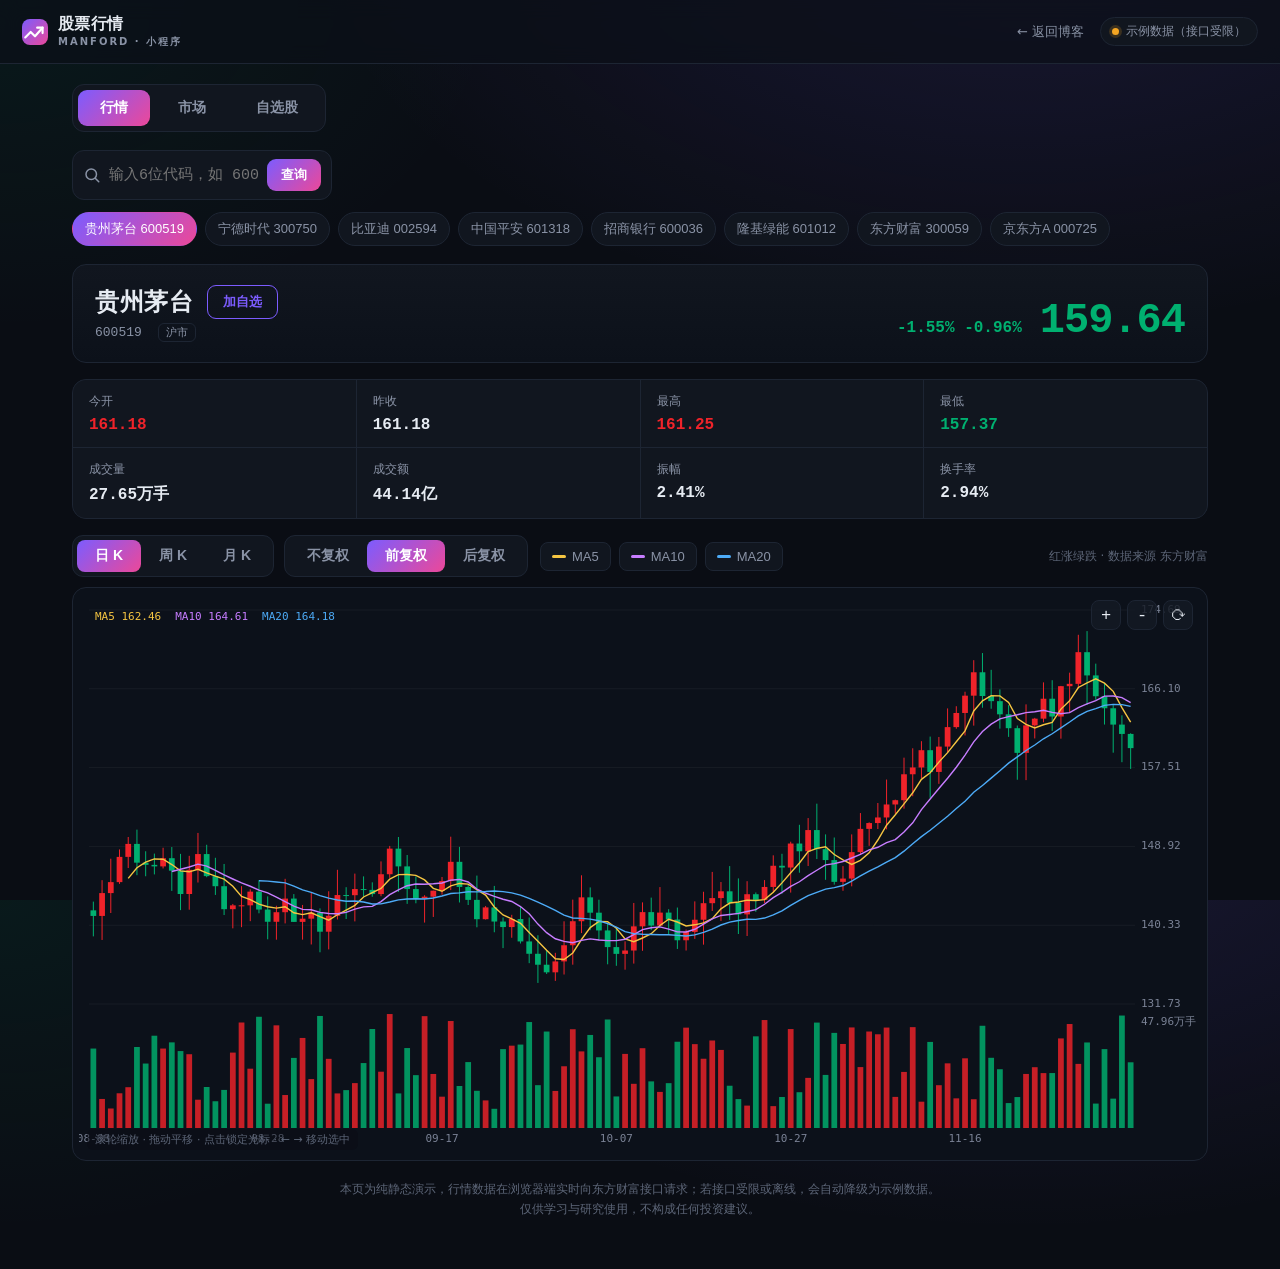
==== commit 085fc2b1: "feat: K线图选中后支持键盘左右键移动选中线 - 点击锁定某根 K 线后，按 ← / → 以一根为单位左右移动选中线 - 选中线移出当前可见窗口时，视图自动平移跟随（光标式浏览历史） - 键盘事件" ====
--- a/miniapp/p1/index.html
+++ b/miniapp/p1/index.html
@@ -285,7 +285,7 @@
         <button class="ct-btn" id="zoomOut" title="缩小">-</button>
         <button class="ct-btn" id="zoomReset" title="重置视图">&#10227;</button>
       </div>
-      <div class="chart-hint">滚轮缩放 · 拖动平移 · 点击锁定光标</div>
+      <div class="chart-hint">滚轮缩放 · 拖动平移 · 点击锁定光标 · ← → 移动选中</div>
       <div class="overlay" id="overlay"><span class="spinner"></span><span>正在获取行情数据…</span></div>
     </div>
 
@@ -478,6 +478,7 @@
       window.addEventListener('mouseup', function(){ self.dragging=false; self.wrap.classList.remove('dragging'); });
       this.canvas.addEventListener('click', function(e){ self.onClick(e); });
       this.canvas.addEventListener('wheel', function(e){ self.onWheel(e); }, {passive:false});
+      window.addEventListener('keydown', function(e){ self.onKey(e); });
       var zi=$('zoomIn'), zo=$('zoomOut'), zr=$('zoomReset');
       if(zi) zi.addEventListener('click', function(){ self.zoomAt(Math.floor(self.viewCount()/2), 0.82); });
       if(zo) zo.addEventListener('click', function(){ self.zoomAt(Math.floor(self.viewCount()/2), 1/0.82); });
@@ -687,6 +688,27 @@
       var mx=e.clientX-rect.left;
       var i=this.indexAtX(mx);
       this.zoomAt(i, e.deltaY<0 ? 0.82 : 1/0.82);
+    },
+    // 键盘左右键：移动选中的 K 线（lockedFull），移出视图时自动平移跟随
+    onKey:function(e){
+      if(this.lockedFull<0) return;
+      if(document.activeElement && /^(INPUT|TEXTAREA|SELECT)$/.test(document.activeElement.tagName)) return;
+      if(this.canvas.offsetParent===null) return; // 行情视图被隐藏时不响应
+      var d=0;
+      if(e.key==='ArrowLeft') d=-1;
+      else if(e.key==='ArrowRight') d=1;
+      else return;
+      e.preventDefault();
+      var len=this.full.length, vc=this.viewCount();
+      var ni=this.lockedFull+d;
+      if(ni<0 || ni>=len) return;
+      this.lockedFull=ni;
+      if(ni<this.viewStart){ this.viewStart=ni; this.viewEnd=ni+vc; }
+      else if(ni>=this.viewEnd){ this.viewEnd=ni+1; this.viewStart=this.viewEnd-vc; }
+      if(this.viewStart<0){ this.viewStart=0; this.viewEnd=vc; }
+      if(this.viewEnd>len){ this.viewEnd=len; this.viewStart=Math.max(0, len-vc); }
+      this.updateTip(ni-this.viewStart, null);
+      this.schedule();
     },
     zoomAt:function(anchorVis, factor){
       var len=this.full.length, vc=this.viewCount();
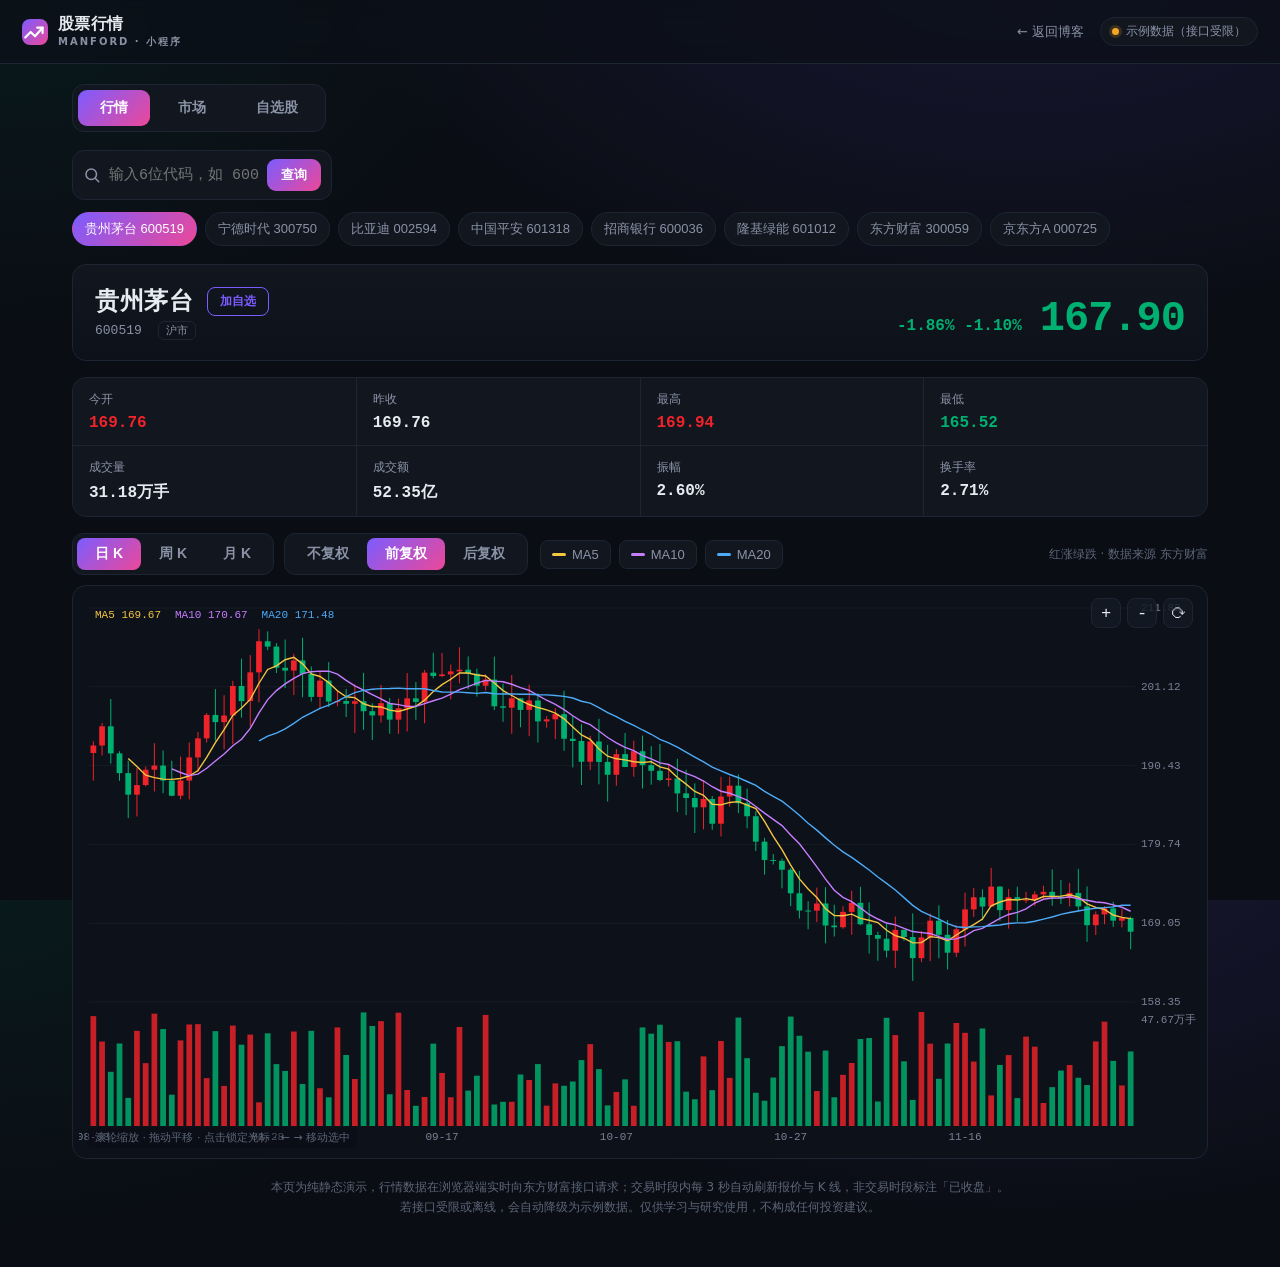
==== commit 92aeb835: "feat: 股票行情实时刷新、市场表格居中与按钮微调 - 实时刷新：交易时段每3秒轮询更新报价头与K线最后一根，保留缩放/选中窗口，切tab或页面隐藏时暂停 - 市场栏目三张表头与单元格居中对齐（仅#" ====
--- a/miniapp/p1/index.html
+++ b/miniapp/p1/index.html
@@ -59,6 +59,10 @@
   .status .dot{width:7px;height:7px;border-radius:50%;background:var(--down)}
   .status.live .dot{background:var(--down);box-shadow:0 0 0 3px rgba(0,176,112,.18)}
   .status.demo .dot{background:#f5a623;box-shadow:0 0 0 3px rgba(245,166,35,.18)}
+  .status.closed .dot{background:var(--muted2);box-shadow:none}
+  .status.live #statusText::after{content:'';display:inline-block;width:6px;height:6px;margin-left:6px;border-radius:50%;
+    background:var(--down);animation:pulse 1.4s ease-in-out infinite}
+  @keyframes pulse{0%,100%{opacity:.35}50%{opacity:1}}
 
   .wrap{max-width:1180px;margin:0 auto;padding:20px 22px 48px}
 
@@ -151,10 +155,11 @@
 
   /* 行情标题行（名称 + 加自选） */
   .q-title-row{display:flex;align-items:center;gap:14px}
-  .watch-btn{font-size:13px;font-weight:600;padding:7px 15px;border-radius:9px;cursor:pointer;
+  .watch-btn{font-size:12px;font-weight:600;padding:5px 12px;border-radius:8px;cursor:pointer;
     border:1px solid var(--accent);color:var(--accent);background:transparent;transition:.18s;white-space:nowrap}
   .watch-btn:hover{background:rgba(124,92,255,.12)}
-  .watch-btn.in{background:linear-gradient(135deg,var(--accent),#ec4899);color:#fff;border-color:transparent}
+  .watch-btn.in{border-color:var(--muted2);color:var(--muted);background:transparent}
+  .watch-btn.in:hover{background:rgba(138,147,166,.1)}
 
   /* chip 删除角标 */
   .chip{position:relative}
@@ -178,6 +183,9 @@
   .mkt-table th .arrow{font-size:10px;margin-left:3px;color:var(--accent)}
   .mkt-table td.num{text-align:right;font-family:var(--mono)}
   .mkt-table .rank{color:var(--muted2);font-family:var(--mono);width:36px;text-align:center}
+  /* 市场栏目：表头与单元格全部居中对齐（不影响自选表格） */
+  #view-market .mkt-table th, #view-market .mkt-table td{text-align:center}
+  #view-market .mkt-table td.num{text-align:center}
   .mkt-table .t-name{font-weight:600}
   .mkt-table tbody tr.nav{cursor:pointer;transition:background .15s}
   .mkt-table tbody tr.nav:hover{background:rgba(124,92,255,.09)}
@@ -290,8 +298,8 @@
     </div>
 
     <div class="foot">
-      本页为纯静态演示，行情数据在浏览器端实时向东方财富接口请求；若接口受限或离线，会自动降级为示例数据。<br/>
-      仅供学习与研究使用，不构成任何投资建议。
+      本页为纯静态演示，行情数据在浏览器端实时向东方财富接口请求；交易时段内每 3 秒自动刷新报价与 K 线，非交易时段标注「已收盘」。<br/>
+      若接口受限或离线，会自动降级为示例数据。仅供学习与研究使用，不构成任何投资建议。
     </div>
     </section>
 
@@ -372,6 +380,15 @@
   function realName(code){
     for(var i=0;i<PRESETS.length;i++){ if(PRESETS[i].code===code) return PRESETS[i].name; }
     return code;
+  }
+  // 是否处于 A 股交易时段（集合竞价 + 连续竞价）。近似判断：工作日 + 时段，未含法定节假日
+  function isTradingNow(){
+    var d=new Date(), day=d.getDay();
+    if(day===0 || day===6) return false;          // 周末休市
+    var t=d.getHours()*60 + d.getMinutes();
+    var am = t>= 9*60+15 && t<= 11*60+30;          // 9:15 集合竞价起
+    var pm = t>= 13*60   && t<= 15*60;             // 13:00 - 15:00
+    return am || pm;
   }
 
   /* ============ 数据层 ============ */
@@ -503,6 +520,24 @@
       this.tip.classList.remove('show');
       this.draw();
     },
+    // 实时刷新：替换全量数据，但保留用户当前的缩放窗口与选中线
+    updateData:function(data, decimal){
+      if(!data || !data.length) return;
+      var len=data.length;
+      if(!this.full.length){ this.setData(data, decimal||this.decimal); return; }
+      var oldLen=this.full.length;
+      var tailGap=oldLen-this.viewEnd;     // 视图末尾距数据末尾的偏移（通常 0，表示看最新）
+      this.full=data;
+      this.decimal=decimal||this.decimal;
+      if(len!==oldLen){
+        this.viewEnd=Math.min(len, len-tailGap);
+        var vc=this.viewEnd-this.viewStart;   // 窗口宽度不变
+        this.viewStart=this.viewEnd-vc;
+        if(this.viewStart<0){ this.viewStart=0; this.viewEnd=vc; }
+        if(this.lockedFull>=len) this.lockedFull=len-1;
+      }
+      this.draw();
+    },
     schedule:function(){
       var self=this;
       if(this.raf) return;
@@ -689,7 +724,7 @@
       var i=this.indexAtX(mx);
       this.zoomAt(i, e.deltaY<0 ? 0.82 : 1/0.82);
     },
-    // 键盘左右键：移动选中的 K 线（lockedFull），移出视图时自动平移跟随
+    // 键盘左右键：移动选中的 K 线（十字线），K 线图跟随平移（游标浏览历史）
     onKey:function(e){
       if(this.lockedFull<0) return;
       if(document.activeElement && /^(INPUT|TEXTAREA|SELECT)$/.test(document.activeElement.tagName)) return;
@@ -703,6 +738,7 @@
       var ni=this.lockedFull+d;
       if(ni<0 || ni>=len) return;
       this.lockedFull=ni;
+      // 选中线移出可见窗口时，图表自动平移跟随；十字线随之移动
       if(ni<this.viewStart){ this.viewStart=ni; this.viewEnd=ni+vc; }
       else if(ni>=this.viewEnd){ this.viewEnd=ni+1; this.viewStart=this.viewEnd-vc; }
       if(this.viewStart<0){ this.viewStart=0; this.viewEnd=vc; }
@@ -779,11 +815,17 @@
   /* ============ 应用 ============ */
   var App = {
     code:'600519', range:'day', fqt:1, cache:{}, quote:null, info:null,
+    _curView:'quote', _timer:null, REALTIME_MS:3000,
     init:function(){
       Chart.init();
       this.initTables();
       this.renderChips();
       this.bind();
+      var self=this;
+      document.addEventListener('visibilitychange', function(){
+        if(document.hidden){ self.stopRealtime(); }
+        else if(self._curView==='quote' && self.code && self.info && !self.info.demo){ self.startRealtime(); }
+      });
       this.load(this.code);
     },
     renderChips:function(){
@@ -850,6 +892,65 @@
       if(demo){ this.flashStatus('示例数据（接口受限）','demo'); }
       else { this.flashStatus('实时 · 东方财富','live'); }
     },
+    setStatusClosed:function(){ this.flashStatus('已收盘 · 下次开盘自动刷新','closed'); },
+    /* ===== 实时刷新（轮询）===== */
+    startRealtime:function(){
+      this.stopRealtime();
+      if(!this.code) return;
+      var self=this;
+      // 仅按间隔轮询；刚发起 load 时已拉过一次数据，避免重复请求
+      this._timer=setInterval(function(){ self.tickRealtime(); }, this.REALTIME_MS);
+    },
+    stopRealtime:function(){ if(this._timer){ clearInterval(this._timer); this._timer=null; } },
+    tickRealtime:function(){
+      if(!this.code) return;
+      if(document.hidden) return;                       // 标签页隐藏时不请求，省流量
+      if(this._curView!=='quote') return;               // 仅行情视图刷新
+      if(!isTradingNow()){ this.setStatusClosed(); return; }  // 非交易时段只标注收盘
+      var self=this, code=this.code, range=this.range, fqt=this.fqt;
+      fetchKline(code, range, fqt).then(function(kd){
+        if(self.code!==code) return;                    // 用户已切换到别的股票
+        if(kd.demo){ self.flashStatus('实时刷新受限','demo'); return; }  // 接口受限，不覆盖实时图表
+        self.updateRealtime(kd);
+        self.flashStatus('实时刷新中','live');
+      }).catch(function(){
+        self.flashStatus('实时刷新受限','demo');
+      });
+    },
+    // 用最新 K 线更新报价头与图表（保留用户窗口/选中）
+    updateRealtime:function(kd){
+      var info=this.info; if(!info) return;
+      var data=kd.klines;
+      var last=data[data.length-1], prev=data[data.length-2]||last;
+      var preC=prev.close;
+      var price=last.close, chg=price-preC, pct=preC?chg/preC*100:0;
+      var pEl=$('qPrice'), cEl=$('qChg');
+      pEl.textContent=fmtPrice(price, info.decimal);
+      pEl.className='q-price '+(chg>=0?'up':'down');
+      cEl.textContent=fmtPct(chg)+'  '+fmtPrice(chg, info.decimal);
+      cEl.className='q-chg '+(chg>=0?'up':'down');
+      var q=info.quote;
+      var stats=[
+        ['今开', fmtPrice(last.open, info.decimal), last.open>=preC?'up':'down'],
+        ['昨收', fmtPrice(preC, info.decimal), ''],
+        ['最高', fmtPrice(last.high, info.decimal), last.high>=preC?'up':'down'],
+        ['最低', fmtPrice(last.low, info.decimal), last.low>=preC?'up':'down'],
+        ['成交量', fmtVol(last.vol), ''],
+        ['成交额', fmtAmount(last.amount), ''],
+        ['振幅', last.amp.toFixed(2)+'%', ''],
+        ['换手率', last.turnover.toFixed(2)+'%', '']
+      ];
+      if(q){
+        if(q.pe!=null) stats.push(['市盈率TTM', q.pe.toFixed(2), '']);
+        if(q.totalCap!=null) stats.push(['总市值', fmtCap(q.totalCap), '']);
+        if(q.floatCap!=null) stats.push(['流通市值', fmtCap(q.floatCap), '']);
+      }
+      $('stats').innerHTML = stats.map(function(s){
+        return '<div class="stat"><span class="s-label">'+s[0]+'</span>'
+          + '<span class="s-val '+(s[2]||'')+'">'+s[1]+'</span></div>';
+      }).join('');
+      Chart.updateData(data, info.decimal);
+    },
     showOverlay:function(on){ $('overlay').classList.toggle('show', !!on); },
     load:function(code, keepRange){
       var self=this;
@@ -883,6 +984,10 @@
         self.info = { name:realName(code), code:kd.code, decimal:kd.decimal, demo:!!kd.demo, quote:q };
         self.render(kd, self.info);
         self.setStatusLive(!!kd.demo);
+        if(!self.info.demo){
+          self.startRealtime();                       // 真实数据：开启实时轮询
+          if(!isTradingNow()) self.setStatusClosed(); // 非交易时段即时标注收盘
+        }
         addRecent(code, self.info.name);
         self.renderChips();
       }).catch(function(){
@@ -1131,6 +1236,7 @@
     })).then(function(rows){ Tables.setRows('watch', rows); });
   };
   App.switchView=function(view){
+    this._curView=view;
     ['quote','market','watch'].forEach(function(v){
       var sec=$('view-'+v); if(sec) sec.classList.toggle('hidden', v!==view);
     });
@@ -1138,7 +1244,12 @@
     if(nav) nav.querySelectorAll('.mnav-btn').forEach(function(b){ b.classList.toggle('active', b.dataset.view===view); });
     if(view==='market') this.loadMarket();
     if(view==='watch') this.loadWatch();
-    if(view==='quote') Chart.resize();
+    if(view==='quote'){
+      Chart.resize();
+      if(this.code && !this.info.demo) this.startRealtime();
+    } else {
+      this.stopRealtime();
+    }
   };
   App.refreshWatchBtn=function(code){
     var wb=$('watchBtn'); if(!wb) return;
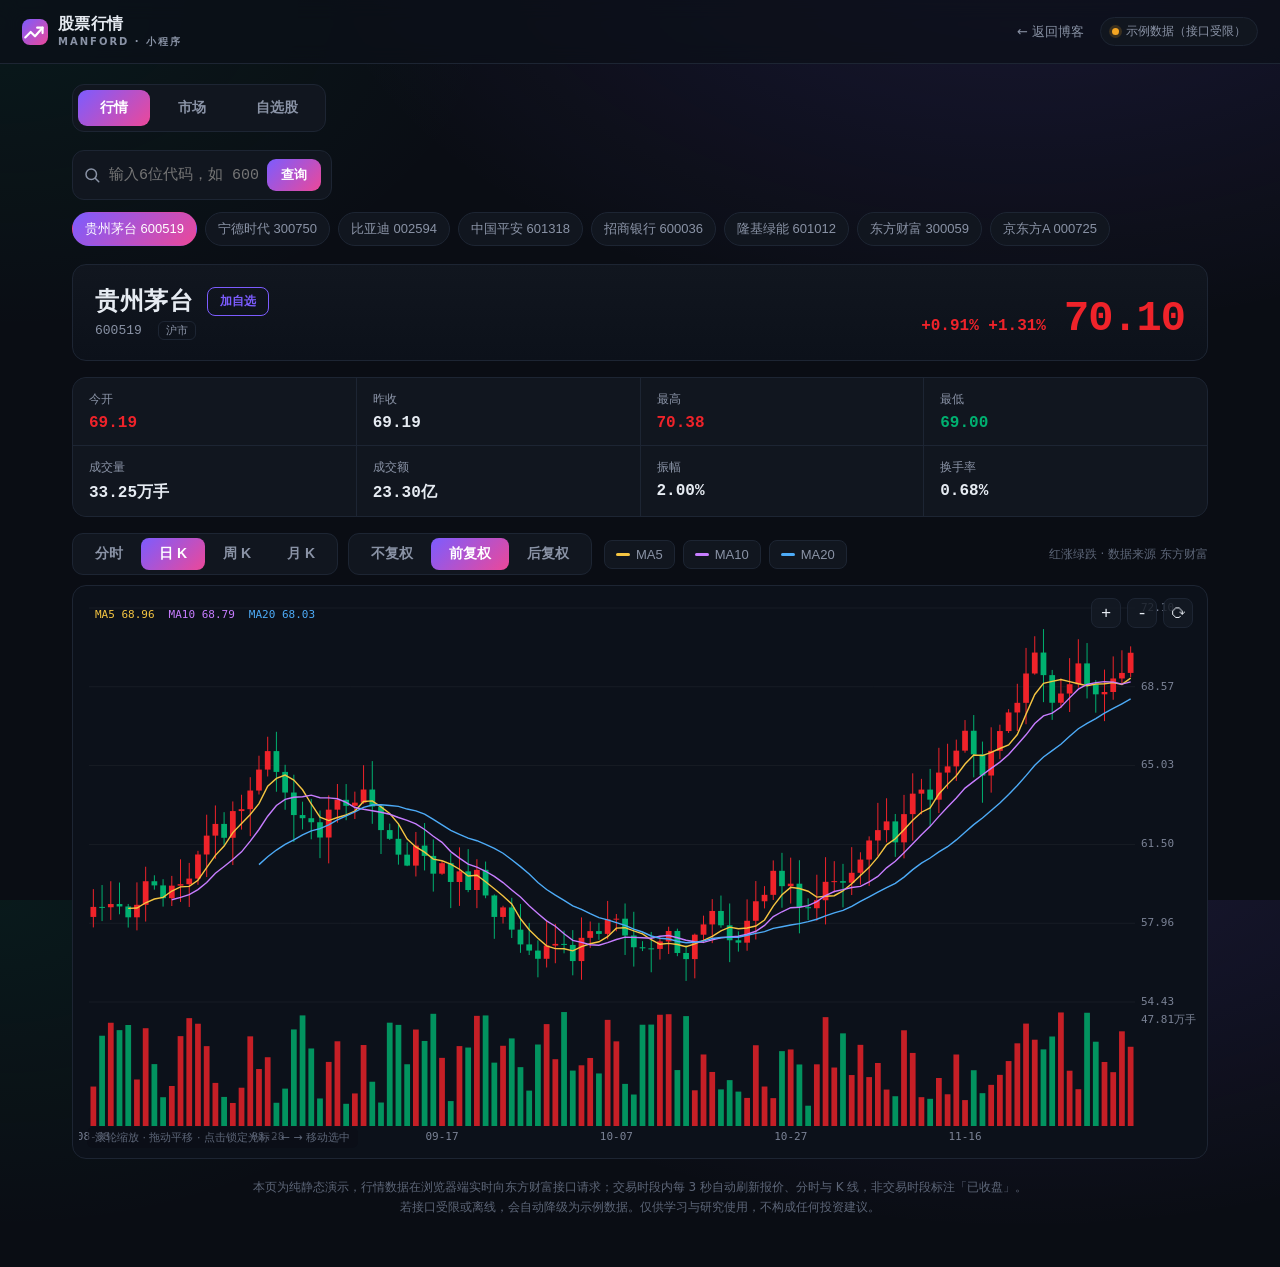
==== commit bc7ab999: "feat: 股票行情新增分时行情，并修复非预置股票只显示代码不显示名称 - 新增「分时」Tab（data-range=min）：接入东方财富 trends2 接口，   价格线(涨红跌绿)+均价线+昨" ====
--- a/miniapp/p1/index.html
+++ b/miniapp/p1/index.html
@@ -266,6 +266,7 @@
     <div class="controls">
       <div class="ctrl-left">
         <div class="tabs" id="tabs">
+          <button class="tab" data-range="min">分时</button>
           <button class="tab active" data-range="day">日 K</button>
           <button class="tab" data-range="week">周 K</button>
           <button class="tab" data-range="month">月 K</button>
@@ -298,7 +299,7 @@
     </div>
 
     <div class="foot">
-      本页为纯静态演示，行情数据在浏览器端实时向东方财富接口请求；交易时段内每 3 秒自动刷新报价与 K 线，非交易时段标注「已收盘」。<br/>
+      本页为纯静态演示，行情数据在浏览器端实时向东方财富接口请求；交易时段内每 3 秒自动刷新报价、分时与 K 线，非交易时段标注「已收盘」。<br/>
       若接口受限或离线，会自动降级为示例数据。仅供学习与研究使用，不构成任何投资建议。
     </div>
     </section>
@@ -460,6 +461,46 @@
     }
     return { name:realName(code), code:code, decimal:2, klines:bars, demo:true };
   }
+  // 分时行情（当日）：东方财富 trends2 接口
+  function fetchTrend(code){
+    var secid=secidOf(code);
+    var url='https://push2his.eastmoney.com/api/qt/stock/trends2/get'
+      + '?secid='+secid
+      + '&fields1=f1,f2,f3,f4,f5,f6,f7'
+      + '&fields2=f51,f52,f53,f54,f55,f56,f57,f58'
+      + '&iscr=0&ndays=1&forcect=1';
+    return fetchJSON(url, 2).then(function(j){
+      var d=j.data;
+      if(!d || !d.trends || !d.trends.length) throw new Error('empty');
+      var preClose=d.preClose!=null?parseFloat(d.preClose):null;
+      var decimal=d.decimal!=null?+d.decimal:2;
+      var rows=d.trends.map(function(t){
+        var p=t.split(',');
+        return { time:p[0].slice(11), price:+p[1], avg:+p[2], vol:+p[5], amount:+p[6] };
+      });
+      return { name:d.name, code:d.code, decimal:decimal, preClose:preClose, rows:rows, demo:false };
+    }).catch(function(){ return genDemoTrend(code); });
+  }
+  // 降级：随机游走生成当日分时
+  function genDemoTrend(code){
+    var preClose=80+Math.random()*40, price=preClose, rows=[], idx=0;
+    var segs=[[9,30,11,30],[13,0,15,0]];
+    for(var s=0;s<segs.length;s++){
+      var sh=segs[s][0],sm=segs[s][1],eh=segs[s][2],em=segs[s][3];
+      var cur=sh*60+sm, end=eh*60+em;
+      while(cur<=end){
+        var hh=Math.floor(cur/60), mm=cur%60;
+        var t=(hh<10?'0':'')+hh+':'+(mm<10?'0':'')+mm;
+        price=Math.max(1, price+(Math.random()-0.5)*preClose*0.004);
+        var avg=price+(Math.random()-0.5)*preClose*0.002;
+        var vol=(idx+1)*Math.floor(5000+Math.random()*5000);
+        var amount=vol*price;
+        rows.push({time:t, price:price, avg:avg, vol:vol, amount:amount});
+        idx++; cur++;
+      }
+    }
+    return { name:realName(code), code:code, decimal:2, preClose:preClose, rows:rows, demo:true };
+  }
 
   /* ============ 均线 ============ */
   function ma(data, k){
@@ -476,7 +517,7 @@
   var Chart = {
     canvas:null, ctx:null, wrap:null, tip:null,
     dpr:1, cssW:0, cssH:0,
-    full:[], range:'day', decimal:2,
+    full:[], range:'day', decimal:2, mode:'kline', preClose:null,
     showMA:{5:true,10:true,20:true},
     viewStart:0, viewEnd:0,
     hoverIndex:-1, lockedFull:-1, hoverY:0,
@@ -512,6 +553,7 @@
       this.draw();
     },
     setData:function(data, decimal){
+      this.mode='kline';
       this.full=data; this.decimal=decimal||2;
       var len=data.length;
       this.viewEnd=len;
@@ -543,6 +585,31 @@
       if(this.raf) return;
       this.raf = requestAnimationFrame(function(){ self.raf=0; self.draw(); });
     },
+    setTrend:function(rows, preClose, decimal){
+      this.mode='trend';
+      this.full=rows; this.preClose=preClose; this.decimal=decimal||2;
+      var len=rows.length;
+      this.viewEnd=len; this.viewStart=0;
+      this.lockedFull=-1; this.hoverIndex=-1; this._oldLen=len;
+      this.tip.classList.remove('show');
+      this.draw();
+    },
+    updateTrend:function(rows, preClose, decimal){
+      if(!rows || !rows.length) return;
+      var len=rows.length;
+      if(!this.full.length){ this.setTrend(rows, preClose, decimal); return; }
+      var oldLen=this._oldLen||this.full.length;
+      var tailGap=oldLen-this.viewEnd;
+      this.full=rows; this.preClose=preClose; this.decimal=decimal||this.decimal;
+      if(len!==oldLen){
+        this.viewEnd=Math.min(len, len-tailGap);
+        var vc=this.viewEnd-this.viewStart;
+        this.viewStart=this.viewEnd-vc;
+        if(this.viewStart<0){ this.viewStart=0; this.viewEnd=vc; }
+      }
+      this._oldLen=len;
+      this.draw();
+    },
     labelFor:function(date){
       return this.range==='day' ? date.slice(5) : date.slice(0,7);
     },
@@ -567,6 +634,7 @@
       return Math.max(0, Math.min(n-1, i));
     },
     draw:function(){
+      if(this.mode==='trend') return this.drawTrend();
       var ctx=this.ctx, L=this.layout(), vis=this.vis(), n=vis.length;
       ctx.clearRect(0,0,L.W,L.H);
       if(!n) return;
@@ -666,6 +734,94 @@
         ctx.setLineDash([]); ctx.restore();
       }
     },
+    drawTrend:function(){
+      var ctx=this.ctx, L=this.layout(), vis=this.vis(), n=vis.length;
+      ctx.clearRect(0,0,L.W,L.H);
+      if(!n) return;
+      var preC=this.preClose;
+      var min=Infinity,max=-Infinity;
+      for(var i=0;i<n;i++){
+        if(vis[i].price<min) min=vis[i].price;
+        if(vis[i].price>max) max=vis[i].price;
+        if(vis[i].avg<min) min=vis[i].avg;
+        if(vis[i].avg>max) max=vis[i].avg;
+      }
+      if(preC!=null){ if(preC<min) min=preC; if(preC>max) max=preC; }
+      if(!isFinite(min)||!isFinite(max)){ min=preC||0; max=(preC||0)*1.02; }
+      var pad=(max-min)*0.08; min-=pad; max+=pad;
+      var barW=L.innerW/n, padL=this.padL;
+      var X=function(i){ return padL+(i+0.5)*barW; };
+      var yP=function(p){ return L.priceBot-(p-min)/(max-min)*(L.priceBot-L.priceTop); };
+      ctx.font='11px '+getMono(); ctx.textBaseline='middle'; ctx.textAlign='left';
+      for(var g=0;g<=5;g++){
+        var p=min+(max-min)*g/5, y=yP(p);
+        ctx.strokeStyle='rgba(255,255,255,0.05)';
+        ctx.beginPath(); ctx.moveTo(padL,y); ctx.lineTo(padL+L.innerW,y); ctx.stroke();
+        ctx.fillStyle='#7a8295'; ctx.fillText(p.toFixed(this.decimal), padL+L.innerW+6, y);
+      }
+      if(preC!=null){
+        var yc=yP(preC);
+        ctx.save(); ctx.setLineDash([5,4]); ctx.strokeStyle='rgba(255,255,255,0.45)';
+        ctx.beginPath(); ctx.moveTo(padL,yc); ctx.lineTo(padL+L.innerW,yc); ctx.stroke();
+        ctx.setLineDash([]); ctx.restore();
+      }
+      var up=vis[n-1].price>=(preC!=null?preC:vis[n-1].price);
+      var col=up?C.up:C.down;
+      if(preC!=null){
+        ctx.beginPath();
+        ctx.moveTo(X(0), yP(preC));
+        for(var i0=0;i0<n;i0++) ctx.lineTo(X(i0), yP(vis[i0].price));
+        ctx.lineTo(X(n-1), yP(preC));
+        ctx.closePath();
+        ctx.fillStyle = up ? 'rgba(239,35,42,0.12)' : 'rgba(0,176,112,0.12)';
+        ctx.fill();
+      }
+      ctx.strokeStyle=C.ma10; ctx.lineWidth=1.2; ctx.beginPath();
+      var started=false;
+      for(var i1=0;i1<n;i1++){ var xx=X(i1),yy=yP(vis[i1].avg); if(!started){ctx.moveTo(xx,yy);started=true;}else ctx.lineTo(xx,yy); }
+      ctx.stroke();
+      ctx.strokeStyle=col; ctx.lineWidth=1.4; ctx.beginPath();
+      started=false;
+      for(var i2=0;i2<n;i2++){ var xx2=X(i2),yy2=yP(vis[i2].price); if(!started){ctx.moveTo(xx2,yy2);started=true;}else ctx.lineTo(xx2,yy2); }
+      ctx.stroke(); ctx.lineWidth=1;
+      var vmax=0, vols=[];
+      for(var i3=0;i3<n;i3++){ var cv=vis[i3].vol-(i3>0?vis[i3-1].vol:0); if(cv<0)cv=0; vols.push(cv); if(cv>vmax)vmax=cv; }
+      if(vmax>0){
+        ctx.fillStyle='rgba(124,92,255,0.4)';
+        for(var i4=0;i4<n;i4++){ var xv=X(i4), yv=L.volBot - vols[i4]/vmax*(L.volBot-L.volTop); ctx.fillRect(xv-barW/2, yv, Math.max(1,barW*0.6), L.volBot-yv); }
+        ctx.fillStyle='#7a8295'; ctx.textAlign='left'; ctx.fillText(fmtVol(vmax/100), padL+L.innerW+6, L.volTop+8);
+      }
+      ctx.fillStyle='#7a8295'; ctx.textAlign='center'; ctx.textBaseline='top';
+      var step=Math.max(1, Math.ceil(n/6));
+      for(var i5=0;i5<n;i5+=step){ ctx.fillText(vis[i5].time, X(i5), L.volBot+6); }
+      ctx.textAlign='left'; ctx.textBaseline='top';
+      var lblP=(vis[n-1].price-preC);
+      ctx.fillStyle=col;
+      ctx.fillText(vis[n-1].price.toFixed(this.decimal)+'  '+(lblP>=0?'+':'')+((vis[n-1].price-preC)/preC*100).toFixed(2)+'%', padL+6, this.padT+2);
+      var lockedVis=(this.lockedFull>=0)?this.lockedFull-this.viewStart:-1;
+      var act=this.hoverIndex>=0?this.hoverIndex:lockedVis;
+      if(act>=0 && act<n && !this.dragging){
+        var hi=act, hx=X(hi);
+        var lockedMode=(this.hoverIndex<0 && lockedVis===hi);
+        ctx.save();
+        ctx.strokeStyle=lockedMode?'rgba(120,180,255,0.95)':'rgba(255,255,255,0.38)';
+        ctx.setLineDash([4,4]);
+        ctx.beginPath(); ctx.moveTo(hx, L.priceTop); ctx.lineTo(hx, L.volBot); ctx.stroke();
+        var hy=lockedMode?yP(vis[hi].price):this.hoverY;
+        if(hy>=L.priceTop && hy<=L.priceBot){
+          ctx.beginPath(); ctx.moveTo(padL,hy); ctx.lineTo(padL+L.innerW,hy); ctx.stroke();
+          var pv=max-(hy-L.priceTop)/(L.priceBot-L.priceTop)*(max-min);
+          ctx.fillStyle='#1b2230'; ctx.fillRect(padL+L.innerW, hy-9, this.padR, 18);
+          ctx.fillStyle='#e6ebf2'; ctx.textAlign='left'; ctx.textBaseline='middle';
+          ctx.fillText(pv.toFixed(this.decimal), padL+L.innerW+6, hy);
+        }
+        if(lockedMode){
+          ctx.setLineDash([]); ctx.strokeStyle='rgba(120,180,255,0.95)'; ctx.lineWidth=1.5;
+          ctx.beginPath(); ctx.arc(hx, yP(vis[hi].price), Math.max(4,barW*0.6),0,Math.PI*2); ctx.stroke(); ctx.lineWidth=1;
+        }
+        ctx.setLineDash([]); ctx.restore();
+      }
+    },
     onMove:function(e){
       if(!this.full.length) return;
       var rect=this.canvas.getBoundingClientRect();
@@ -764,7 +920,8 @@
     },
     resetView:function(){
       var len=this.full.length;
-      this.viewEnd=len; this.viewStart=Math.max(0, len-this.DEF_VIEW);
+      if(this.mode==='trend'){ this.viewEnd=len; this.viewStart=0; }
+      else { this.viewEnd=len; this.viewStart=Math.max(0, len-this.DEF_VIEW); }
       this.lockedFull=-1; this.hoverIndex=-1; this.tip.classList.remove('show');
       this.schedule();
     },
@@ -772,11 +929,39 @@
       var n=this.viewCount();
       if(visIndex<0 || visIndex>=n){ this.tip.classList.remove('show'); return; }
       var fi=this.viewStart+visIndex;
-      var d=this.full[fi], prev=this.full[fi-1]||d;
+      var d=this.full[fi];
+      var html, tw, th, left, top;
+      if(this.mode==='trend'){
+        var preC=this.preClose;
+        var chg=d.price-preC, pct=preC?chg/preC*100:0;
+        var col=chg>=0?'up':'down';
+        html='<div class="t-date">'+d.time+'</div><div class="t-grid">'
+          + '<span>价</span><b class="'+col+'">'+fmtPrice(d.price,this.decimal)+'</b>'
+          + '<span>均</span><b class="'+col+'">'+fmtPrice(d.avg,this.decimal)+'</b>'
+          + '<span>涨跌</span><b class="'+col+'">'+fmtPct(pct)+'</b>'
+          + '<span>额</span><b>'+fmtAmount(d.amount)+'</b>'
+          + '</div>';
+        this.tip.innerHTML=html; this.tip.classList.add('show');
+        tw=this.tip.offsetWidth; th=this.tip.offsetHeight;
+        var L=this.layout(), vv=this.vis(), nn=vv.length;
+        var mn=Infinity,mx2=-Infinity;
+        for(var z=0;z<nn;z++){ if(vv[z].price<mn)mn=vv[z].price; if(vv[z].price>mx2)mx2=vv[z].price; }
+        var pp2=(mx2-mn)*0.08; mn-=pp2; mx2+=pp2;
+        var bw=L.innerW/nn;
+        var hx=this.padL+(visIndex+0.5)*bw;
+        var hy=L.priceBot - (d.price-mn)/(mx2-mn)*(L.priceBot-L.priceTop);
+        left=hx+14; top=hy+14;
+        if(left+tw>this.cssW) left=hx-tw-14;
+        if(top+th>this.cssH) top=this.cssH-th-6;
+        if(top<0) top=6;
+        this.tip.style.left=left+'px'; this.tip.style.top=top+'px';
+        return;
+      }
+      var prev=this.full[fi-1]||d;
       var preC=prev.close;
       var chg=d.close-preC, pct=preC?chg/preC*100:0;
       var col=chg>=0?'up':'down';
-      var html='<div class="t-date">'+d.date+'</div><div class="t-grid">'
+      html='<div class="t-date">'+d.date+'</div><div class="t-grid">'
         + '<span>开</span><b class="'+(d.open>=preC?'up':'down')+'">'+fmtPrice(d.open,this.decimal)+'</b>'
         + '<span>高</span><b class="'+(d.high>=preC?'up':'down')+'">'+fmtPrice(d.high,this.decimal)+'</b>'
         + '<span>低</span><b class="'+(d.low>=preC?'up':'down')+'">'+fmtPrice(d.low,this.decimal)+'</b>'
@@ -786,23 +971,22 @@
         + '</div>';
       this.tip.innerHTML=html;
       this.tip.classList.add('show');
-      var tw=this.tip.offsetWidth, th=this.tip.offsetHeight;
-      var left, top;
+      tw=this.tip.offsetWidth; th=this.tip.offsetHeight;
       if(pos){
         left=pos.x+14; top=pos.y+14;
         if(left+tw>this.cssW) left=pos.x-tw-14;
         if(top+th>this.cssH) top=this.cssH-th-6;
         if(top<0) top=6;
       } else {
-        var L=this.layout(), vv=this.vis(), nn=vv.length;
-        var mn=Infinity,mx2=-Infinity;
-        for(var z=0;z<nn;z++){ if(vv[z].low<mn)mn=vv[z].low; if(vv[z].high>mx2)mx2=vv[z].high; }
-        var pp2=(mx2-mn)*0.06; mn-=pp2; mx2+=pp2;
-        var bw=L.innerW/nn;
-        var hx=this.padL+(visIndex+0.5)*bw;
-        var hy=L.priceBot - (d.close-mn)/(mx2-mn)*(L.priceBot-L.priceTop);
-        left=hx+14; top=hy+14;
-        if(left+tw>this.cssW) left=hx-tw-14;
+        var L2=this.layout(), vv2=this.vis(), nn2=vv2.length;
+        var mn2=Infinity,mx3=-Infinity;
+        for(var z2=0;z2<nn2;z2++){ if(vv2[z2].low<mn2)mn2=vv2[z2].low; if(vv2[z2].high>mx3)mx3=vv2[z2].high; }
+        var pp3=(mx3-mn2)*0.06; mn2-=pp3; mx3+=pp3;
+        var bw2=L2.innerW/nn2;
+        var hx2=this.padL+(visIndex+0.5)*bw2;
+        var hy2=L2.priceBot - (d.close-mn2)/(mx3-mn2)*(L2.priceBot-L2.priceTop);
+        left=hx2+14; top=hy2+14;
+        if(left+tw>this.cssW) left=hx2-tw-14;
         if(top+th>this.cssH) top=this.cssH-th-6;
         if(top<0) top=6;
       }
@@ -893,6 +1077,11 @@
       else { this.flashStatus('实时 · 东方财富','live'); }
     },
     setStatusClosed:function(){ this.flashStatus('已收盘 · 下次开盘自动刷新','closed'); },
+    updateCtrlVisibility:function(){
+      var min = this.range==='min';
+      var ft=$('fqtTabs'); if(ft) ft.style.display = min ? 'none' : '';
+      var mas=$('mas'); if(mas) mas.style.display = min ? 'none' : '';
+    },
     /* ===== 实时刷新（轮询）===== */
     startRealtime:function(){
       this.stopRealtime();
@@ -908,10 +1097,11 @@
       if(this._curView!=='quote') return;               // 仅行情视图刷新
       if(!isTradingNow()){ this.setStatusClosed(); return; }  // 非交易时段只标注收盘
       var self=this, code=this.code, range=this.range, fqt=this.fqt;
-      fetchKline(code, range, fqt).then(function(kd){
+      var p = (range==='min') ? fetchTrend(code) : fetchKline(code, range, fqt);
+      p.then(function(d){
         if(self.code!==code) return;                    // 用户已切换到别的股票
-        if(kd.demo){ self.flashStatus('实时刷新受限','demo'); return; }  // 接口受限，不覆盖实时图表
-        self.updateRealtime(kd);
+        if(d.demo){ self.flashStatus('实时刷新受限','demo'); return; }  // 接口受限，不覆盖实时图表
+        if(range==='min'){ self.updateRealtimeTrend(d); } else { self.updateRealtime(d); }
         self.flashStatus('实时刷新中','live');
       }).catch(function(){
         self.flashStatus('实时刷新受限','demo');
@@ -951,56 +1141,90 @@
       }).join('');
       Chart.updateData(data, info.decimal);
     },
+    // 分时实时刷新：更新报价头与分时图（保留用户窗口/选中）
+    updateRealtimeTrend:function(d){
+      var info=this.info; if(!info) return;
+      var rows=d.rows; if(!rows.length) return;
+      var preC=d.preClose;
+      var last=rows[rows.length-1];
+      var price=last.price, chg=price-preC, pct=preC?chg/preC*100:0;
+      var pEl=$('qPrice'), cEl=$('qChg');
+      pEl.textContent=fmtPrice(price, info.decimal);
+      pEl.className='q-price '+(chg>=0?'up':'down');
+      cEl.textContent=fmtPct(chg)+'  '+fmtPrice(chg, info.decimal);
+      cEl.className='q-chg '+(chg>=0?'up':'down');
+      var hi=-1e9, lo=1e9;
+      for(var i=0;i<rows.length;i++){ if(rows[i].price>hi)hi=rows[i].price; if(rows[i].price<lo)lo=rows[i].price; }
+      var q=info.quote;
+      var stats=[
+        ['昨收', fmtPrice(preC, info.decimal), ''],
+        ['最高', fmtPrice(hi, info.decimal), hi>=preC?'up':'down'],
+        ['最低', fmtPrice(lo, info.decimal), lo>=preC?'up':'down'],
+        ['均价', fmtPrice(last.avg, info.decimal), last.avg>=preC?'up':'down'],
+        ['成交量', fmtVol(last.vol/100), ''],
+        ['成交额', fmtAmount(last.amount), '']
+      ];
+      if(q){
+        if(q.pe!=null) stats.push(['市盈率TTM', q.pe.toFixed(2), '']);
+        if(q.totalCap!=null) stats.push(['总市值', fmtCap(q.totalCap), '']);
+        if(q.floatCap!=null) stats.push(['流通市值', fmtCap(q.floatCap), '']);
+      }
+      $('stats').innerHTML = stats.map(function(s){
+        return '<div class="stat"><span class="s-label">'+s[0]+'</span>'
+          + '<span class="s-val '+(s[2]||'')+'">'+s[1]+'</span></div>';
+      }).join('');
+      Chart.updateTrend(rows, preC, info.decimal);
+    },
     showOverlay:function(on){ $('overlay').classList.toggle('show', !!on); },
     load:function(code, keepRange){
       var self=this;
       this.code=code;
-      // 高亮对应 chip
       $('chips').querySelectorAll('.chip').forEach(function(c){
         c.classList.toggle('active', c.dataset.code===code);
       });
       this.showOverlay(true);
+      this.updateCtrlVisibility();
       var range=this.range, fqt=this.fqt;
       var key=range+'_'+fqt;
       var c=this.cache[code];
       var needFetch = !c || !c[key];
-      var pKline = needFetch
-        ? fetchKline(code, range, fqt).catch(function(){ return genDemo(code, range, LMT[range]); })
-        : Promise.resolve(c[key]);
-
-      // 第一次加载某只股票时补取估值
+      var pData;
+      if(range==='min'){
+        pData = needFetch ? fetchTrend(code) : Promise.resolve(c[key]);
+      } else {
+        pData = needFetch ? fetchKline(code, range, fqt).catch(function(){ return genDemo(code, range, LMT[range]); }) : Promise.resolve(c[key]);
+      }
       var pQuote = this.cache[code] && this.cache[code].quote
         ? Promise.resolve(this.cache[code].quote)
         : fetchQuote(code);
-
-      Promise.all([pKline, pQuote]).then(function(res){
-        var kd=res[0];           // {name,code,decimal,klines[,demo]}
-        var q=res[1];            // {pe,totalCap,floatCap} | null
+      Promise.all([pData, pQuote]).then(function(res){
+        var d=res[0], q=res[1];
         self.cache[code] = self.cache[code]||{};
-        self.cache[code][key] = kd;
+        self.cache[code][key] = d;
         self.cache[code].quote = q;
-        self.cache[code].name = realName(code);
-        // 跨周期共享 quote（仅按 code 存一次）
-        self.info = { name:realName(code), code:kd.code, decimal:kd.decimal, demo:!!kd.demo, quote:q };
-        self.render(kd, self.info);
-        self.setStatusLive(!!kd.demo);
+        var dispName = (d && d.name) ? d.name : realName(code);
+        self.cache[code].name = dispName;
+        self.info = { name:dispName, code:d.code, decimal:d.decimal, demo:!!d.demo, quote:q, preClose:d.preClose };
+        self.render(d, self.info);
+        self.setStatusLive(!!d.demo);
         if(!self.info.demo){
-          self.startRealtime();                       // 真实数据：开启实时轮询
-          if(!isTradingNow()) self.setStatusClosed(); // 非交易时段即时标注收盘
+          self.startRealtime();
+          if(!isTradingNow()) self.setStatusClosed();
         }
         addRecent(code, self.info.name);
         self.renderChips();
       }).catch(function(){
-        var kd=genDemo(code, range, LMT[range]);
-        self.cache[code]=self.cache[code]||{}; self.cache[code][range]=kd;
-        self.info={name:realName(code),code:kd.code,decimal:2,demo:true,quote:null};
-        self.render(kd, self.info);
+        var d = self.range==='min' ? genDemoTrend(code) : genDemo(code, range, LMT[range]);
+        self.cache[code]=self.cache[code]||{}; self.cache[code][key]=d;
+        self.info={name:(d&&d.name)?d.name:realName(code),code:d.code,decimal:2,demo:true,quote:null,preClose:d.preClose};
+        self.render(d, self.info);
         self.setStatusLive(true);
         addRecent(code, self.info.name);
         self.renderChips();
       }).then(function(){ self.showOverlay(false); });
     },
     render:function(kd, info){
+      if(this.range==='min'){ return this.renderTrend(kd, info); }
       var data=kd.klines;   // 全量交给 Chart 管理缩放窗口
       var last=data[data.length-1], prev=data[data.length-2]||last;
       var preC=prev.close;
@@ -1036,7 +1260,44 @@
       // 图表
       Chart.range=this.range;
       Chart.setData(data, info.decimal);
-      // 加自选按钮
+      this.bindWatchBtn(info);
+    },
+    renderTrend:function(kd, info){
+      var rows=kd.rows; if(!rows.length) return;
+      var preC=kd.preClose;
+      var last=rows[rows.length-1];
+      var price=last.price, chg=price-preC, pct=preC?chg/preC*100:0;
+      $('qName').textContent=info.name;
+      $('qCode').innerHTML=info.code+' <span class="mkt">'+(info.code[0]==='6'?'沪市':'深市')+'</span>';
+      var pEl=$('qPrice'), cEl=$('qChg');
+      pEl.textContent=fmtPrice(price, info.decimal);
+      pEl.className='q-price '+(chg>=0?'up':'down');
+      cEl.textContent=fmtPct(chg)+'  '+fmtPct(pct);
+      cEl.className='q-chg '+(chg>=0?'up':'down');
+      var hi=-1e9, lo=1e9;
+      for(var i=0;i<rows.length;i++){ if(rows[i].price>hi)hi=rows[i].price; if(rows[i].price<lo)lo=rows[i].price; }
+      var stats=[
+        ['昨收', fmtPrice(preC, info.decimal), ''],
+        ['最高', fmtPrice(hi, info.decimal), hi>=preC?'up':'down'],
+        ['最低', fmtPrice(lo, info.decimal), lo>=preC?'up':'down'],
+        ['均价', fmtPrice(last.avg, info.decimal), last.avg>=preC?'up':'down'],
+        ['成交量', fmtVol(last.vol/100), ''],
+        ['成交额', fmtAmount(last.amount), '']
+      ];
+      if(info.quote){
+        if(info.quote.pe!=null) stats.push(['市盈率TTM', info.quote.pe.toFixed(2), '']);
+        if(info.quote.totalCap!=null) stats.push(['总市值', fmtCap(info.quote.totalCap), '']);
+        if(info.quote.floatCap!=null) stats.push(['流通市值', fmtCap(info.quote.floatCap), '']);
+      }
+      $('stats').innerHTML = stats.map(function(s){
+        return '<div class="stat"><span class="s-label">'+s[0]+'</span>'
+          + '<span class="s-val '+(s[2]||'')+'">'+s[1]+'</span></div>';
+      }).join('');
+      Chart.range=this.range;
+      Chart.setTrend(rows, preC, info.decimal);
+      this.bindWatchBtn(info);
+    },
+    bindWatchBtn:function(info){
       var wb=$('watchBtn');
       if(wb){
         wb.onclick=function(){
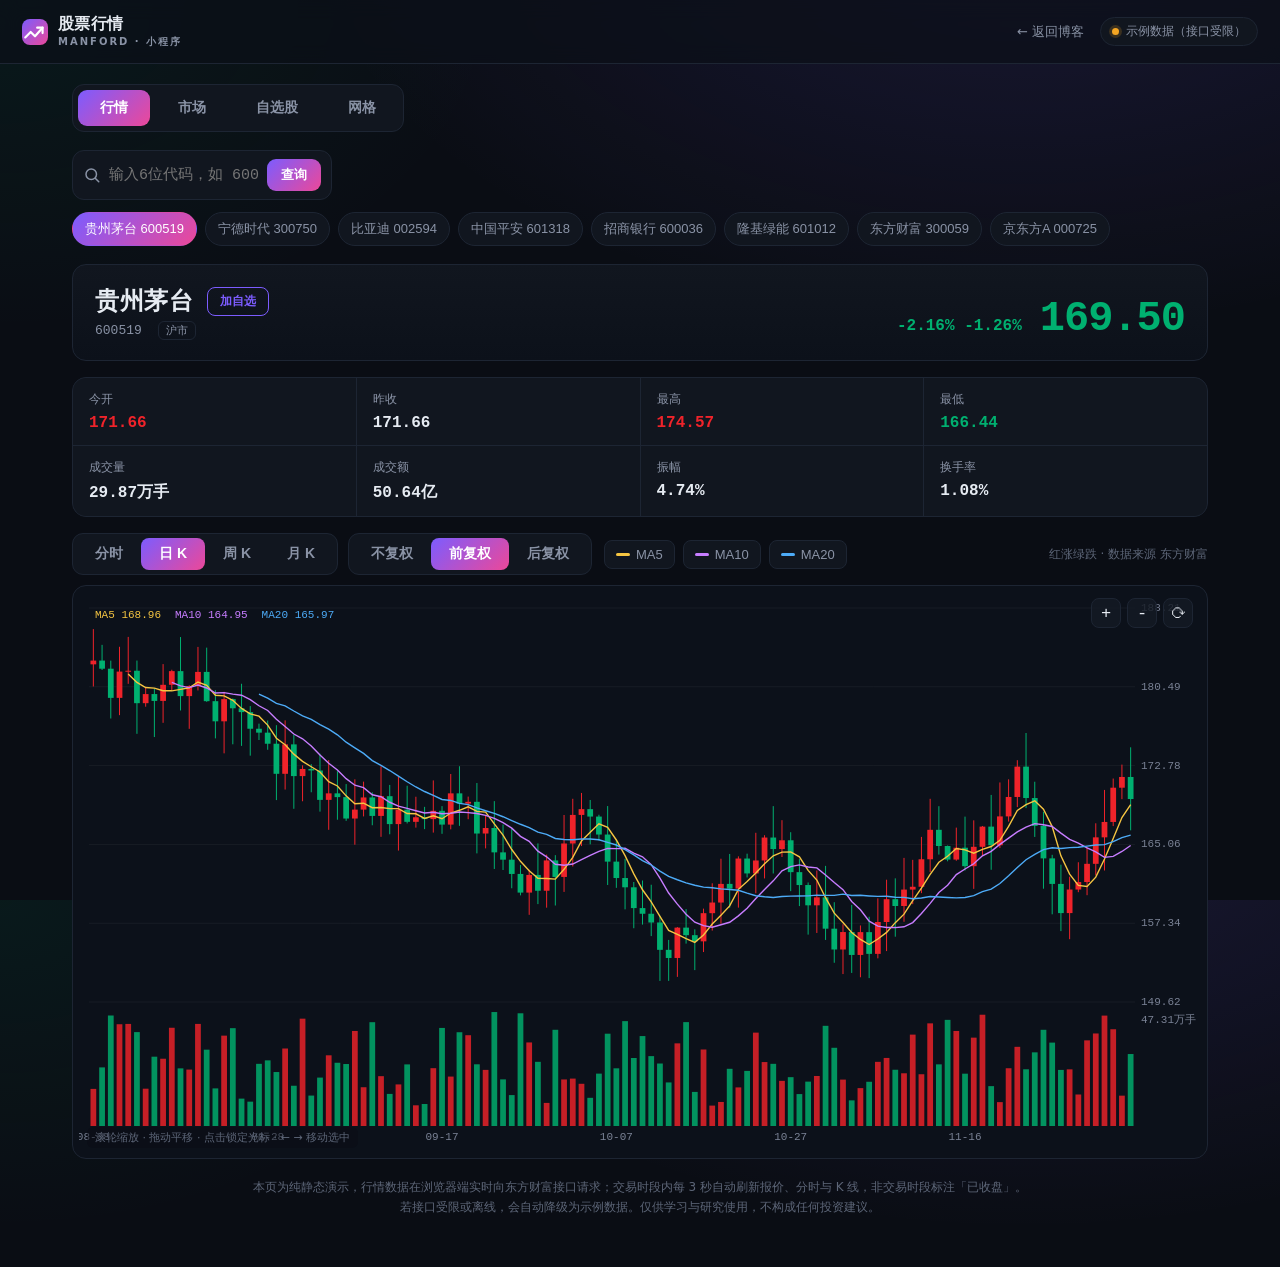
==== commit 5cb7256d: "feat: 股票行情新增网格交易模块（独立导航+图表叠加+回测+资金预估） - 底部导航新增「网格」项，置于自选股之后，复用行情视图 Canvas - 网格参数：基准价/步长(%、价格)/区间/每格数" ====
--- a/miniapp/p1/index.html
+++ b/miniapp/p1/index.html
@@ -207,6 +207,44 @@
     #chart{height:430px}
     .wrap{padding:16px 14px 40px}
   }
+  /* 网格交易规划器 */
+  #gridPanel{display:none;margin-top:14px;background:linear-gradient(180deg,var(--panel),var(--panel2));
+    border:1px solid var(--line);border-radius:var(--radius);padding:16px 18px}
+  #gridPanel h3{font-size:15px;font-weight:700;margin-bottom:4px;display:flex;align-items:center;gap:10px}
+  #gridPanel h3 .sub{font-size:12px;color:var(--muted);font-weight:500}
+  #gridPanel .gwarn{font-size:12px;color:var(--muted2);margin-bottom:14px;line-height:1.6}
+  .g-grid{display:grid;grid-template-columns:repeat(auto-fit,minmax(180px,1fr));gap:12px 18px}
+  .g-field{display:flex;flex-direction:column;gap:6px}
+  .g-field label{font-size:12px;color:var(--muted)}
+  .g-field input,.g-field select{background:var(--panel2);border:1px solid var(--line);color:var(--text);
+    border-radius:9px;padding:8px 10px;font-size:14px;font-family:var(--mono);outline:0}
+  .g-field input:focus,.g-field select:focus{border-color:var(--accent)}
+  .g-field .hint{font-size:11px;color:var(--muted2)}
+  .g-row{display:flex;flex-wrap:wrap;gap:10px;margin-top:14px;align-items:center}
+  .g-btn{border:0;background:linear-gradient(135deg,var(--accent),#ec4899);color:#fff;
+    padding:9px 18px;border-radius:10px;font-weight:600;cursor:pointer;font-size:13px}
+  .g-btn.ghost{background:transparent;border:1px solid var(--line);color:var(--muted)}
+  .g-btn:active{transform:translateY(1px)}
+  .g-adv{margin-top:12px;border-top:1px dashed var(--line);padding-top:12px}
+  .g-adv summary{cursor:pointer;font-size:13px;color:var(--muted);list-style:none}
+  .g-adv summary::-webkit-details-marker{display:none}
+  #gridStatus{font-size:13px;color:var(--text);margin-top:12px;font-family:var(--mono);line-height:1.7}
+  #gridStatus .tag{display:inline-block;font-size:11px;padding:2px 8px;border-radius:6px;margin:0 2px}
+  .g-cap{margin-top:12px;display:flex;flex-wrap:wrap;gap:10px;font-family:var(--mono)}
+  .g-cap .cap-item{background:var(--panel2);border:1px solid var(--line);border-radius:9px;padding:8px 12px;min-width:118px}
+  .g-cap .cap-label{color:var(--muted);font-size:11px}
+  .g-cap .cap-val{color:var(--text);font-size:15px;font-weight:700;margin-top:3px}
+  .g-cap .cap-val.up{color:var(--up)} .g-cap .cap-val.down{color:var(--down)}
+  .g-res{margin-top:10px}
+  .g-res .stat{display:grid;grid-template-columns:repeat(auto-fit,minmax(120px,1fr))}
+  .g-res-title{font-size:13px;font-weight:700;margin:16px 0 6px;color:var(--muted)}
+  .g-trades{margin-top:8px;max-height:260px;overflow:auto;border:1px solid var(--line);border-radius:10px;background:var(--panel2)}
+  .g-trades table{width:100%;border-collapse:collapse;font-size:12px}
+  .g-trades th,.g-trades td{padding:7px 10px;text-align:right;border-bottom:1px solid rgba(255,255,255,.05);font-family:var(--mono);white-space:nowrap}
+  .g-trades th{color:var(--muted);font-weight:600;position:sticky;top:0;background:var(--panel);z-index:1}
+  .g-trades td:first-child,.g-trades th:first-child{text-align:left}
+  .g-trades td.b{color:var(--down)} .g-trades td.s{color:var(--up)}
+  @media(max-width:760px){ #gridPanel .g-grid{grid-template-columns:1fr 1fr} }
   @media (prefers-reduced-motion: reduce){*{animation:none!important;transition:none!important}}
 </style>
 </head>
@@ -230,6 +268,7 @@
       <button class="mnav-btn active" data-view="quote">行情</button>
       <button class="mnav-btn" data-view="market">市场</button>
       <button class="mnav-btn" data-view="watch">自选股</button>
+      <button class="mnav-btn" data-view="grid">网格</button>
     </nav>
 
     <!-- 行情视图（K线 + 搜索） -->
@@ -296,6 +335,49 @@
       </div>
       <div class="chart-hint">滚轮缩放 · 拖动平移 · 点击锁定光标 · ← → 移动选中</div>
       <div class="overlay" id="overlay"><span class="spinner"></span><span>正在获取行情数据…</span></div>
+    </div>
+
+    <!-- 网格交易规划器 -->
+    <div id="gridPanel">
+      <h3>网格交易规划器 <span class="sub">模拟回测 · 不可真实下单</span></h3>
+      <div class="gwarn">参数对齐主流股票 App（同花顺 / 东方财富 / 华泰涨乐）：基准价（价格中枢）、网格步长（百分比或价格）、价格区间上下限、每格委托数量、加仓策略、回落卖出 / 反弹买入、有效期。本页为纯静态演示，无券商接口，仅做参数规划与历史日 K 模拟回测，不构成投资建议。</div>
+      <div class="g-grid">
+        <div class="g-field"><label>基准价 / 价格中枢</label><input id="gBase" type="number" step="0.01"><span class="hint">初始参考价，默认取当前价</span></div>
+        <div class="g-field"><label>步长类型</label>
+          <select id="gStepType"><option value="pct">百分比 %</option><option value="price">价格</option></select>
+        </div>
+        <div class="g-field"><label>每格步长</label><input id="gStep" type="number" step="0.01" value="2"><span class="hint">% 或 元，主流设 1%–5%</span></div>
+        <div class="g-field"><label>网格数量（格）</label><input id="gGrids" type="number" step="1" placeholder="留空按上下限"><span class="hint">填了自动推算上下限</span></div>
+        <div class="g-field"><label>区间上限</label><input id="gUpper" type="number" step="0.01"><span class="hint">超出上限不再卖出</span></div>
+        <div class="g-field"><label>区间下限</label><input id="gLower" type="number" step="0.01"><span class="hint">跌破下限不再买入</span></div>
+        <div class="g-field"><label>每格委托数量（股）</label><input id="gQty" type="number" step="100" value="100"><span class="hint">A 股 1 手 = 100 股</span></div>
+        <div class="g-field"><label>最大持仓（股）</label><input id="gMaxPos" type="number" step="100" value="0"><span class="hint">0 = 不限制，防满仓</span></div>
+        <div class="g-field"><label>最小底仓（股）</label><input id="gMinBase" type="number" step="100" value="0"><span class="hint">0 = 无底仓，防空仓</span></div>
+      </div>
+      <div class="g-cap" id="gCap"></div>
+      <details class="g-adv">
+        <summary>高级参数（加仓策略 / 回落反弹 / 整体止盈止损 / 有效期）</summary>
+        <div class="g-grid" style="margin-top:12px">
+          <div class="g-field"><label>加仓策略</label>
+            <select id="gStrat"><option value="avg">均分（每格相同）</option><option value="pyramid">金字塔（逐格翻倍）</option><option value="martin">马丁格尔（逐格 ×1.5）</option></select>
+          </div>
+          <div class="g-field"><label>回落卖出幅度 %</label><input id="gPull" type="number" step="0.1" value="0"><span class="hint">0 = 关闭；建议远小于步长</span></div>
+          <div class="g-field"><label>反弹买入幅度 %</label><input id="gReb" type="number" step="0.1" value="0"><span class="hint">0 = 关闭</span></div>
+          <div class="g-field"><label>整体止盈价</label><input id="gTP" type="number" step="0.01" value="0"><span class="hint">0 = 不设置；触及清仓止盈</span></div>
+          <div class="g-field"><label>整体止损价</label><input id="gSL" type="number" step="0.01" value="0"><span class="hint">0 = 不设置；触及清仓止损</span></div>
+          <div class="g-field"><label>有效期</label>
+            <select id="gValid"><option value="day">当日有效</option><option value="long" selected>长期有效</option></select>
+            <span class="hint">仅为规划备注，不影响回测</span>
+          </div>
+        </div>
+      </details>
+      <div class="g-row">
+        <button class="g-btn" id="gApply">应用网格（叠加到图表）</button>
+        <button class="g-btn ghost" id="gBacktest">回测（基于日 K）</button>
+        <button class="g-btn ghost" id="gReset">恢复默认</button>
+      </div>
+      <div id="gridStatus"></div>
+      <div class="g-res" id="gridResult"></div>
     </div>
 
     <div class="foot">
@@ -517,7 +599,7 @@
   var Chart = {
     canvas:null, ctx:null, wrap:null, tip:null,
     dpr:1, cssW:0, cssH:0,
-    full:[], range:'day', decimal:2, mode:'kline', preClose:null,
+    full:[], range:'day', decimal:2, mode:'kline', preClose:null, grid:null,
     showMA:{5:true,10:true,20:true},
     viewStart:0, viewEnd:0,
     hoverIndex:-1, lockedFull:-1, hoverY:0,
@@ -733,6 +815,7 @@
         }
         ctx.setLineDash([]); ctx.restore();
       }
+      this.drawGrid(ctx, L, min, max);
     },
     drawTrend:function(){
       var ctx=this.ctx, L=this.layout(), vis=this.vis(), n=vis.length;
@@ -821,6 +904,7 @@
         }
         ctx.setLineDash([]); ctx.restore();
       }
+      this.drawGrid(ctx, L, min, max);
     },
     onMove:function(e){
       if(!this.full.length) return;
@@ -924,6 +1008,28 @@
       else { this.viewEnd=len; this.viewStart=Math.max(0, len-this.DEF_VIEW); }
       this.lockedFull=-1; this.hoverIndex=-1; this.tip.classList.remove('show');
       this.schedule();
+    },
+    drawGrid:function(ctx, L, min, max){
+      if(!this.grid || !this.grid.levels || !this.grid.levels.length) return;
+      var padL=this.padL, innerW=L.innerW, self=this;
+      var yP=function(p){ return L.priceBot-(p-min)/(max-min)*(L.priceBot-L.priceTop); };
+      this.grid.levels.forEach(function(lv){
+        if(lv.price<min || lv.price>max) return;
+        var y=yP(lv.price);
+        var col = lv.side==='sell' ? 'rgba(239,35,42,0.55)' : lv.side==='buy' ? 'rgba(0,176,112,0.55)' : 'rgba(124,92,255,0.95)';
+        ctx.save();
+        ctx.setLineDash([4,4]); ctx.strokeStyle=col; ctx.lineWidth=lv.side==='base'?1.8:1;
+        ctx.beginPath(); ctx.moveTo(padL,y); ctx.lineTo(padL+innerW,y); ctx.stroke();
+        ctx.setLineDash([]);
+        var tag = lv.side==='base' ? '基准' : (lv.side==='sell'?'卖'+lv.idx:'买'+lv.idx);
+        var c = lv.side==='sell' ? '#ff5a60' : lv.side==='buy' ? '#27d699' : '#b3a4ff';
+        ctx.font='10px '+getMono();
+        var tw=ctx.measureText(tag).width+8;
+        ctx.fillStyle='rgba(12,16,24,0.85)'; ctx.fillRect(padL+2, y-7, tw, 14);
+        ctx.fillStyle=c; ctx.textAlign='left'; ctx.textBaseline='middle';
+        ctx.fillText(tag, padL+6, y);
+        ctx.restore();
+      });
     },
     updateTip:function(visIndex, pos){
       var n=this.viewCount();
@@ -996,6 +1102,99 @@
   };
   function getMono(){ return '"SF Mono","JetBrains Mono",ui-monospace,Menlo,Consolas,monospace'; }
 
+  /* ============ 网格交易：参数与回测 ============ */
+  // 由基准价 / 步长 / 区间 推导网格线（供图表叠加与资金预估）
+  function computeGridLevels(cfg){
+    var levels=[], p, i, q0=cfg.qty, st=cfg.strategy;
+    p=cfg.base; i=0;
+    while(i<200){
+      p = cfg.stepType==='pct' ? p*(1+cfg.step/100) : p+cfg.step;
+      i++; if(p>cfg.upper) break;
+      levels.push({price:p, side:'sell', idx:i, qty:qtyForLevel(i,st,q0)});
+    }
+    p=cfg.base; i=0;
+    while(i<200){
+      p = cfg.stepType==='pct' ? p*(1-cfg.step/100) : p-cfg.step;
+      i++; if(p<cfg.lower) break;
+      levels.push({price:p, side:'buy', idx:i, qty:qtyForLevel(i,st,q0)});
+    }
+    levels.push({price:cfg.base, side:'base', idx:0, qty:0});
+    return levels;
+  }
+  // 第 idx 格（距基准第几格）的委托数量：均分 / 金字塔(×2) / 马丁(×1.5)
+  function qtyForLevel(idx, strat, qty0){
+    if(strat==='pyramid') return Math.round(qty0*Math.pow(2, idx-1));
+    if(strat==='martin') return Math.round(qty0*Math.pow(1.5, idx-1));
+    return qty0;
+  }
+  // 基于历史日 K 的网格回测模拟（正确模型）。
+  // 买线位于基准下方、卖线位于基准上方；价格跌破买线 → 买入，涨破卖线 → 卖出（低买高卖捕获步长价差）。
+  // 共享一个持仓：买入入队、卖出按 FIFO 配对实现盈亏；持仓上限 = 全部买线数量×qty，整体有界不会无限累加。
+  // 每根线成对触发：触发后进入「已用」状态，价格回到该线另一侧才重新武装，避免同一线被反复触发。
+  // 回落卖出：触发卖出时需较当日高点回落 >= pullback%；反弹买入：触发买入时需较当日低点反弹 >= rebound%。
+  function simGrid(data, cfg, dec){
+    var base=cfg.base, step=cfg.step, stepType=cfg.stepType, qty0=cfg.qty, strat=cfg.strategy;
+    var upper=cfg.upper, lower=cfg.lower, pull=cfg.pullback||0, reb=cfg.rebound||0;
+    var maxPos=cfg.maxPos||0, minBase=cfg.minBase||0, tp=cfg.tp||0, sl=cfg.sl||0;
+    function build(dir){
+      var arr=[], p=base, i=0;
+      while(i<200){
+        p = stepType==='pct' ? p*(1+dir*step/100) : p+dir*step;
+        i++;
+        if(dir>0 && p>upper) break;
+        if(dir<0 && p<lower) break;
+        arr.push({price:p, side:dir>0?'sell':'buy', idx:i, qty:qtyForLevel(i,strat,qty0), armed:true});
+      }
+      return arr;
+    }
+    var lines=build(1).concat(build(-1));   // 卖线(上) + 买线(下)
+    lines.push({price:base, side:'base', idx:0, qty:0, armed:true});
+    var cap=0; lines.forEach(function(l){ if(l.side==='buy') cap+=l.qty; });        // 全部买线满仓所需股数
+    var initInvest=0; lines.forEach(function(l){ if(l.side==='buy') initInvest+=l.qty*l.price; }); // 计划投入资金
+    // 最小底仓：初始即持有的仓位（防空仓），受计划上限约束
+    if(minBase>cap) minBase=cap;
+    if(minBase*base>initInvest) minBase=Math.floor(initInvest/base);
+    if(minBase<0) minBase=0;
+    var maxTotal = maxPos>0 ? maxPos : (cap+minBase);   // 持仓上限（0=不限制）
+    var pos=minBase, cash=initInvest - minBase*base;     // 初始持仓 + 剩余买力
+    var trades=[], peak=initInvest>0?initInvest:0, maxDD=0, exit=null;
+    for(var d=0; d<data.length; d++){
+      var bar=data[d], hi=bar.high, lo=bar.low, cl=bar.close, dt=bar.date;
+      lines.forEach(function(l){
+        if(l.side==='base') return;
+        if(l.armed){
+          if(l.side==='buy' && lo<=l.price && pos+l.qty<=maxTotal){   // 跌破买线 → 买入（不超上限）
+            if(reb>0 && (cl-lo)/lo < reb/100) return;                 // 反弹幅度不足，跳过
+            l.armed=false; pos+=l.qty; cash-=l.qty*l.price;
+            trades.push({date:dt, side:'买', price:l.price, qty:l.qty, amount:l.qty*l.price, pos:pos});
+          } else if(l.side==='sell' && hi>=l.price && pos>=l.qty){    // 涨破卖线 → 卖出（配对 FIFO）
+            if(pull>0 && (hi-cl)/hi < pull/100) return;               // 回落幅度不足，跳过
+            l.armed=false; pos-=l.qty; cash+=l.qty*l.price;
+            trades.push({date:dt, side:'卖', price:l.price, qty:l.qty, amount:l.qty*l.price, pos:pos});
+          }
+        } else {
+          if(l.side==='buy' && hi>=l.price) l.armed=true;             // 价格涨回买线上方 → 重新武装
+          else if(l.side==='sell' && lo<=l.price) l.armed=true;       // 价格跌回卖线下方 → 重新武装
+        }
+      });
+      // 整体止盈 / 止损：触及即清仓并结束回测
+      if(tp>0 && cl>=tp){ cash+=pos*cl; pos=0; exit='止盈'; break; }
+      if(sl>0 && cl<=sl){ cash+=pos*cl; pos=0; exit='止损'; break; }
+      var val=pos*cl+cash;
+      if(val>peak) peak=val;
+      var dd=peak>0?(peak-val)/peak:0; if(dd>maxDD) maxDD=dd;
+    }
+    var lastCl=data[data.length-1].close;
+    var finalValue=pos*lastCl+cash;
+    var retPct=initInvest>0?(finalValue-initInvest)/initInvest*100:0;
+    var buyCount=0, sellCount=0;
+    trades.forEach(function(t){ if(t.side==='买')buyCount++; else sellCount++; });
+    return { startDate:data[0].date, endDate:data[data.length-1].date, days:data.length,
+      trades:trades, buyCount:buyCount, sellCount:sellCount, finalPos:pos, finalCash:cash,
+      finalValue:finalValue, initInvest:initInvest, retPct:retPct, maxDD:maxDD, gridProfit:cash-initInvest, exit:exit };
+  }
+  function gStat(label, val, cls){ return '<div class="stat"><span class="s-label">'+label+'</span><span class="s-val '+(cls||'')+'">'+val+'</span></div>'; }
+
   /* ============ 应用 ============ */
   var App = {
     code:'600519', range:'day', fqt:1, cache:{}, quote:null, info:null,
@@ -1008,7 +1207,7 @@
       var self=this;
       document.addEventListener('visibilitychange', function(){
         if(document.hidden){ self.stopRealtime(); }
-        else if(self._curView==='quote' && self.code && self.info && !self.info.demo){ self.startRealtime(); }
+        else if(self._curView==='quote' && self.range!=='grid' && self.code && self.info && !self.info.demo){ self.startRealtime(); }
       });
       this.load(this.code);
     },
@@ -1061,6 +1260,21 @@
           self.load(self.code, true);
         });
       });
+      // 网格规划器按钮
+      var ga=$('gApply'); if(ga) ga.addEventListener('click', function(){ self.applyGrid(); });
+      var gb=$('gBacktest'); if(gb) gb.addEventListener('click', function(){ self.runBacktest(); });
+      var gr=$('gReset'); if(gr) gr.addEventListener('click', function(){
+        var cc=self.cache[self.code]; var dd=cc&&cc['day_'+self.fqt];
+        if(dd){ self.fillGridDefaults(dd.klines[dd.klines.length-1].close, self.info.decimal); }
+        Chart.grid=null; Chart.draw();
+        $('gridStatus').textContent=''; $('gridResult').innerHTML='';
+      });
+      // 参数实时预览：输入即更新资金预估，变更即重新叠加网格线
+      ['gBase','gStepType','gStep','gGrids','gUpper','gLower','gQty','gMaxPos','gMinBase','gStrat','gPull','gReb','gTP','gSL'].forEach(function(id){
+        var el=document.getElementById(id); if(!el) return;
+        el.addEventListener('input', function(){ self.previewCapLive(); });
+        el.addEventListener('change', function(){ self.applyGrid(); });
+      });
     },
     onQuery:function(){
       var v=$('codeInput').value.trim();
@@ -1079,8 +1293,12 @@
     setStatusClosed:function(){ this.flashStatus('已收盘 · 下次开盘自动刷新','closed'); },
     updateCtrlVisibility:function(){
       var min = this.range==='min';
-      var ft=$('fqtTabs'); if(ft) ft.style.display = min ? 'none' : '';
-      var mas=$('mas'); if(mas) mas.style.display = min ? 'none' : '';
+      var isGrid = this.range==='grid';
+      var ft=$('fqtTabs'); if(ft) ft.style.display = (min||isGrid) ? 'none' : '';
+      var mas=$('mas'); if(mas) mas.style.display = (min||isGrid) ? 'none' : '';
+      var gp=$('gridPanel'); if(gp) gp.style.display = isGrid ? '' : 'none';
+      var tb=$('tabs'); if(tb) tb.style.display = isGrid ? 'none' : '';
+      if(!isGrid){ Chart.grid=null; }
     },
     /* ===== 实时刷新（轮询）===== */
     startRealtime:function(){
@@ -1095,6 +1313,7 @@
       if(!this.code) return;
       if(document.hidden) return;                       // 标签页隐藏时不请求，省流量
       if(this._curView!=='quote') return;               // 仅行情视图刷新
+      if(this.range==='grid') return;                   // 网格规划器不轮询实时数据
       if(!isTradingNow()){ this.setStatusClosed(); return; }  // 非交易时段只标注收盘
       var self=this, code=this.code, range=this.range, fqt=this.fqt;
       var p = (range==='min') ? fetchTrend(code) : fetchKline(code, range, fqt);
@@ -1184,15 +1403,17 @@
       });
       this.showOverlay(true);
       this.updateCtrlVisibility();
+      var isGrid = this.range==='grid';
+      var dataRange = isGrid ? 'day' : this.range;     // 网格用日K绘制与回测
       var range=this.range, fqt=this.fqt;
-      var key=range+'_'+fqt;
+      var key=dataRange+'_'+fqt;
       var c=this.cache[code];
       var needFetch = !c || !c[key];
       var pData;
       if(range==='min'){
         pData = needFetch ? fetchTrend(code) : Promise.resolve(c[key]);
       } else {
-        pData = needFetch ? fetchKline(code, range, fqt).catch(function(){ return genDemo(code, range, LMT[range]); }) : Promise.resolve(c[key]);
+        pData = needFetch ? fetchKline(code, dataRange, fqt).catch(function(){ return genDemo(code, dataRange, LMT[dataRange]); }) : Promise.resolve(c[key]);
       }
       var pQuote = this.cache[code] && this.cache[code].quote
         ? Promise.resolve(this.cache[code].quote)
@@ -1205,25 +1426,25 @@
         var dispName = (d && d.name) ? d.name : realName(code);
         self.cache[code].name = dispName;
         self.info = { name:dispName, code:d.code, decimal:d.decimal, demo:!!d.demo, quote:q, preClose:d.preClose };
-        self.render(d, self.info);
+        self.render(d, self.info, isGrid);
         self.setStatusLive(!!d.demo);
-        if(!self.info.demo){
+        if(!self.info.demo && !isGrid){
           self.startRealtime();
           if(!isTradingNow()) self.setStatusClosed();
         }
         addRecent(code, self.info.name);
         self.renderChips();
       }).catch(function(){
-        var d = self.range==='min' ? genDemoTrend(code) : genDemo(code, range, LMT[range]);
+        var d = self.range==='min' ? genDemoTrend(code) : genDemo(code, dataRange, LMT[dataRange]);
         self.cache[code]=self.cache[code]||{}; self.cache[code][key]=d;
         self.info={name:(d&&d.name)?d.name:realName(code),code:d.code,decimal:2,demo:true,quote:null,preClose:d.preClose};
-        self.render(d, self.info);
+        self.render(d, self.info, isGrid);
         self.setStatusLive(true);
         addRecent(code, self.info.name);
         self.renderChips();
       }).then(function(){ self.showOverlay(false); });
     },
-    render:function(kd, info){
+    render:function(kd, info, isGrid){
       if(this.range==='min'){ return this.renderTrend(kd, info); }
       var data=kd.klines;   // 全量交给 Chart 管理缩放窗口
       var last=data[data.length-1], prev=data[data.length-2]||last;
@@ -1258,9 +1479,10 @@
           + '<span class="s-val '+(s[2]||'')+'">'+s[1]+'</span></div>';
       }).join('');
       // 图表
-      Chart.range=this.range;
+      Chart.range = isGrid ? 'day' : this.range;
       Chart.setData(data, info.decimal);
       this.bindWatchBtn(info);
+      if(isGrid) this.renderGrid(kd, info);
     },
     renderTrend:function(kd, info){
       var rows=kd.rows; if(!rows.length) return;
@@ -1296,6 +1518,145 @@
       Chart.range=this.range;
       Chart.setTrend(rows, preC, info.decimal);
       this.bindWatchBtn(info);
+    },
+    /* ===== 网格交易规划器 ===== */
+    renderGrid:function(kd, info){
+      var data=kd.klines;
+      var last=data[data.length-1].close;
+      // 每个股票仅在首次进入时填充默认参数，避免覆盖用户已调好的配置
+      if(this._gridCode!==this.code || !this._gridInit){
+        this.fillGridDefaults(last, info.decimal);
+        this._gridInit=true;
+        this._gridCode=this.code;
+        Chart.grid=null;
+        Chart.draw();
+      }
+      this.applyGrid();   // 进入即叠加网格线 + 显示资金预估，避免面板空白
+    },
+    fillGridDefaults:function(last, dec){
+      dec=dec||2;
+      var base=+last.toFixed(dec);
+      $('gBase').value=base;
+      $('gStepType').value='pct';
+      $('gStep').value=2;
+      $('gGrids').value=10;                                  // 默认 10 格，自动推算上下限
+      $('gUpper').value=+(base*Math.pow(1+0.02,10)).toFixed(dec);
+      $('gLower').value=+(base*Math.pow(1-0.02,10)).toFixed(dec);
+      $('gQty').value=100;
+      $('gMaxPos').value=0;                                 // 0 = 不限制
+      $('gMinBase').value=0;                                // 0 = 无底仓
+      $('gStrat').value='avg';
+      $('gPull').value=0;
+      $('gReb').value=0;
+      $('gTP').value=0;
+      $('gSL').value=0;
+      $('gValid').value='long';
+      $('gridStatus').textContent='';
+      $('gridResult').innerHTML='';
+    },
+    readGridForm:function(silent){
+      var dec=this.info?this.info.decimal:2;
+      var base=parseFloat($('gBase').value);
+      var stepType=$('gStepType').value;
+      var step=parseFloat($('gStep').value);
+      var grids=parseInt($('gGrids').value,10)||0;
+      var upper=parseFloat($('gUpper').value);
+      var lower=parseFloat($('gLower').value);
+      // 填了「网格数量」则按基准价 ± 数量×步长 自动推算上下限（贴近主流 App 的「划格子」体验）
+      if(grids>0){
+        if(stepType==='pct'){ upper=base*Math.pow(1+step/100,grids); lower=base*Math.pow(1-step/100,grids); }
+        else { upper=base+step*grids; lower=base-step*grids; }
+        $('gUpper').value=+upper.toFixed(dec);
+        $('gLower').value=+lower.toFixed(dec);
+      }
+      var qty=parseInt($('gQty').value,10)||100;
+      var maxPos=parseInt($('gMaxPos').value,10)||0;
+      var minBase=parseInt($('gMinBase').value,10)||0;
+      var strat=$('gStrat').value;
+      var pull=parseFloat($('gPull').value)||0;
+      var reb=parseFloat($('gReb').value)||0;
+      var tp=parseFloat($('gTP').value)||0;
+      var sl=parseFloat($('gSL').value)||0;
+      function err(m){ if(!silent) $('gridStatus').textContent=m; return null; }
+      if(!(base>0)) return err('请填写有效的基准价');
+      if(!(step>0)) return err('每格步长必须大于 0');
+      if(!(upper>base && lower<base)) return err('区间上限须 > 基准价，下限须 < 基准价');
+      if(pull<0||reb<0) return err('回落/反弹幅度不能为负');
+      if(maxPos<0||minBase<0) return err('最大持仓 / 最小底仓不能为负');
+      if(tp>0 && sl>0 && tp<=sl) return err('止盈价须高于止损价');
+      return {base:base, stepType:stepType, step:step, upper:upper, lower:lower, qty:qty,
+        maxPos:maxPos, minBase:minBase, strategy:strat, pullback:pull, rebound:reb, tp:tp, sl:sl};
+    },
+    applyGrid:function(){
+      var cfg=this.readGridForm();
+      if(!cfg) return;
+      var levels=computeGridLevels(cfg);
+      Chart.grid={ levels:levels, cfg:cfg };
+      Chart.draw();
+      var nS=0, nB=0; levels.forEach(function(l){ if(l.side==='sell')nS++; else if(l.side==='buy')nB++; });
+      var dec=this.info?this.info.decimal:2;
+      $('gridStatus').innerHTML='<span class="tag" style="background:rgba(124,92,255,.18);color:#b3a4ff">已叠加 '+(nS+nB)+' 条网格</span>'
+        + '<span class="tag" style="background:rgba(239,35,42,.15);color:#ff5a60">卖 '+nS+'</span>'
+        + '<span class="tag" style="background:rgba(0,176,112,.15);color:#27d699">买 '+nB+'</span>'
+        + ' &nbsp;基准 '+fmtPrice(cfg.base,dec)+' · 区间 ['+fmtPrice(cfg.lower,dec)+', '+fmtPrice(cfg.upper,dec)+']';
+      this.renderCap(cfg, levels, dec);
+    },
+    renderCap:function(cfg, levels, dec){
+      dec=dec||2;
+      var cap=0, nB=0; levels.forEach(function(l){ if(l.side==='buy'){ cap+=l.qty*l.price; nB++; } });
+      var nS=levels.length-nB-1;
+      var stepPrice = cfg.stepType==='pct' ? cfg.base*cfg.step/100 : cfg.step;
+      var perGrid = stepPrice * cfg.qty;       // 每格低买高卖的价差利润（近似，忽略手续费）
+      var html =
+        '<div class="cap-item"><div class="cap-label">网格数量</div><div class="cap-val">'+nB+' 买 / '+nS+' 卖</div></div>'
+        + '<div class="cap-item"><div class="cap-label">预计占用资金</div><div class="cap-val">'+fmtAmount(cap)+'</div></div>'
+        + '<div class="cap-item"><div class="cap-label">每格预期利润</div><div class="cap-val up">+'+fmtAmount(perGrid)+'</div></div>'
+        + '<div class="cap-item"><div class="cap-label">最大持仓</div><div class="cap-val">'+(cfg.maxPos>0?cfg.maxPos+' 股':'不限制')+'</div></div>'
+        + '<div class="cap-item"><div class="cap-label">最小底仓</div><div class="cap-val">'+(cfg.minBase>0?cfg.minBase+' 股':'无')+'</div></div>'
+        + '<div class="cap-item"><div class="cap-label">止盈 / 止损</div><div class="cap-val">'+(cfg.tp>0?fmtPrice(cfg.tp,dec):'—')+' / '+(cfg.sl>0?fmtPrice(cfg.sl,dec):'—')+'</div></div>';
+      $('gCap').innerHTML=html;
+    },
+    previewCapLive:function(){
+      var cfg=this.readGridForm(true);
+      if(!cfg) return;
+      var levels=computeGridLevels(cfg);
+      this.renderCap(cfg, levels, this.info?this.info.decimal:2);
+    },
+    runBacktest:function(){
+      var cfg=this.readGridForm();
+      if(!cfg) return;
+      var c=this.cache[this.code];
+      var d=c&&c['day_'+this.fqt];
+      if(!d){ $('gridStatus').textContent='回测需要日K数据，请稍候重新进入网格'; return; }
+      var data=d.klines;
+      var dec=this.info?this.info.decimal:2;
+      var r=simGrid(data, cfg, dec);
+      this.renderBacktest(r, cfg, dec);
+    },
+    renderBacktest:function(r, cfg, dec){
+      var retClass=r.retPct>=0?'up':'down', retSign=r.retPct>=0?'+':'';
+      var exitTag = r.exit ? ('<span class="tag" style="background:rgba(239,35,42,.15);color:#ff5a60">已'+r.exit+'清仓</span>') : '';
+      var rows=r.trades.slice(0,200).map(function(t){
+        return '<tr><td>'+t.date+'</td><td class="'+(t.side==='买'?'b':'s')+'">'+t.side+'</td>'
+          + '<td>'+fmtPrice(t.price,dec)+'</td><td>'+t.qty+'</td><td>'+fmtAmount(t.amount)+'</td>'
+          + '<td>'+t.pos+'</td></tr>';
+      }).join('');
+      $('gridResult').innerHTML =
+        '<div class="g-res-title">回测结果（'+r.startDate+' ~ '+r.endDate+'，共 '+r.days+' 个交易日）'+exitTag+'</div>'
+        + '<div class="g-res"><div class="stat">'
+          + gStat('区间收益', retSign+r.retPct.toFixed(2)+'%', retClass)
+          + gStat('网格净收益', (r.gridProfit>=0?'+':'')+fmtAmount(r.gridProfit), r.gridProfit>=0?'up':'down')
+          + gStat('最大回撤', (r.maxDD*100).toFixed(2)+'%', 'down')
+          + gStat('预计占用资金', fmtAmount(r.initInvest), '')
+          + gStat('成交笔数', (r.buyCount+r.sellCount)+' 笔', '')
+          + gStat('买入 / 卖出', r.buyCount+' / '+r.sellCount, '')
+          + gStat('期末持仓', r.finalPos+' 股', '')
+          + gStat('期末现金', fmtAmount(r.finalCash), '')
+          + gStat('期末市值', fmtAmount(r.finalValue), '')
+        + '</div></div>'
+        + '<div class="g-res-title">成交明细（前 200 笔，共 '+r.trades.length+' 笔）</div>'
+        + '<div class="g-trades"><table><thead><tr><th>日期</th><th>方向</th><th>价格</th><th>数量</th><th>金额</th><th>持仓</th></tr></thead><tbody>'+rows+'</tbody></table></div>';
+      $('gridStatus').innerHTML='<span class="tag" style="background:rgba(124,92,255,.18);color:#b3a4ff">回测完成</span> &nbsp;数据区间 '+r.startDate+' ~ '+r.endDate+(r.exit?(' · 已'+r.exit):'');
     },
     bindWatchBtn:function(info){
       var wb=$('watchBtn');
@@ -1498,18 +1859,31 @@
   };
   App.switchView=function(view){
     this._curView=view;
+    var real = (view==='grid') ? 'quote' : view;   // 网格复用行情视图的图表与面板
     ['quote','market','watch'].forEach(function(v){
-      var sec=$('view-'+v); if(sec) sec.classList.toggle('hidden', v!==view);
+      var show = (v===real) || (view==='grid' && v==='quote');
+      var sec=$('view-'+v); if(sec) sec.classList.toggle('hidden', !show);
     });
     var nav=$('mainnav');
     if(nav) nav.querySelectorAll('.mnav-btn').forEach(function(b){ b.classList.toggle('active', b.dataset.view===view); });
-    if(view==='market') this.loadMarket();
-    if(view==='watch') this.loadWatch();
-    if(view==='quote'){
+    if(view==='grid'){
+      this.range='grid';
+      this.updateCtrlVisibility();          // 显示网格面板、隐藏 K线tabs/复权/MA
       Chart.resize();
-      if(this.code && !this.info.demo) this.startRealtime();
+      if(this.code) this.load(this.code, true);
+      this.stopRealtime();
     } else {
-      this.stopRealtime();
+      if(view==='market') this.loadMarket();
+      if(view==='watch') this.loadWatch();
+      if(view==='quote'){
+        if(this.range==='grid'){ this.range='day'; }   // 从网格返回，复位为日K
+        this.updateCtrlVisibility();
+        var tabs=$('tabs'); if(tabs) tabs.querySelectorAll('.tab').forEach(function(x){ x.classList.toggle('active', x.dataset.range==='day'); });
+        Chart.resize();
+        if(this.code && !this.info.demo) this.startRealtime();
+      } else {
+        this.stopRealtime();
+      }
     }
   };
   App.refreshWatchBtn=function(code){
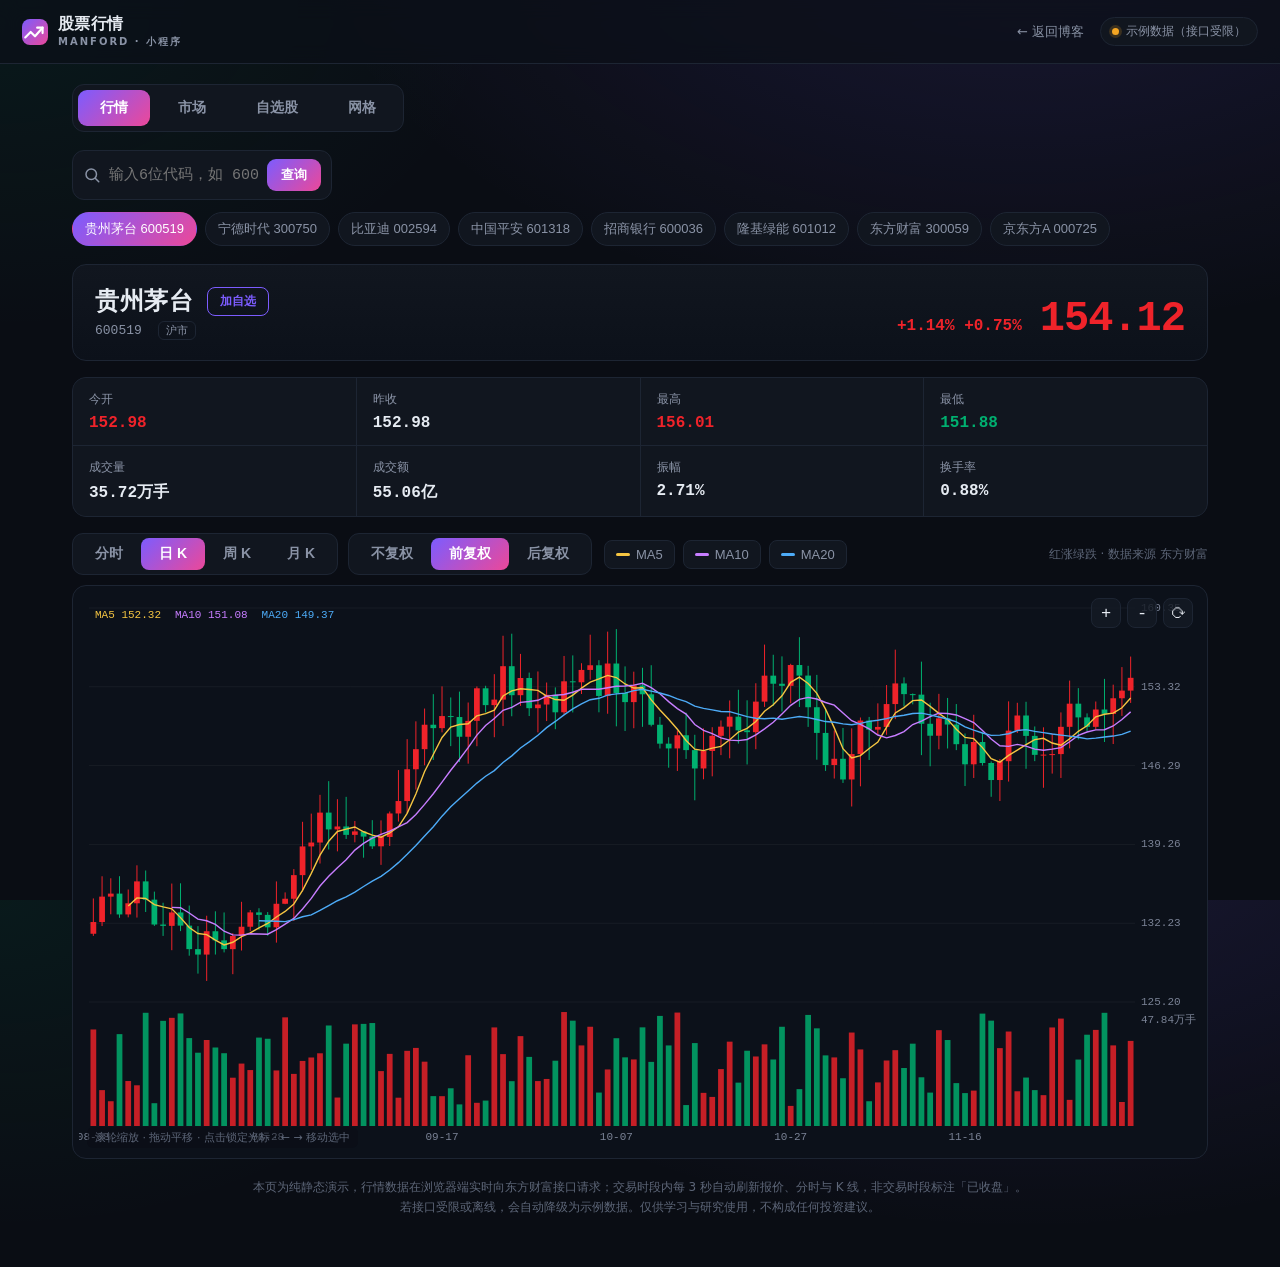
==== commit 5bc6aa27: "feat: 股票/旅游小程序顶部导航栏跟随博客主题深浅 - p1 股票行情：新增主题联动(读取 localStorage nebula-theme 设 data-theme)，并补 [data-the" ====
--- a/miniapp/p1/index.html
+++ b/miniapp/p1/index.html
@@ -25,6 +25,20 @@
     --mono:"SF Mono","JetBrains Mono",ui-monospace,Menlo,Consolas,monospace;
     --sans:-apple-system,BlinkMacSystemFont,"Segoe UI","PingFang SC","Microsoft YaHei",system-ui,sans-serif;
   }
+
+  /* 顶栏跟随博客主题（深色 / 浅色 / 绿金）：dark 维持原样，light/green 覆盖 */
+  [data-theme="light"] .topbar{ background:rgba(255,255,255,.92); border-bottom-color:rgba(15,23,42,.12); }
+  [data-theme="light"] .topbar .links,
+  [data-theme="light"] .brand small{ color:#475569; }
+  [data-theme="light"] .topbar .links a:hover{ color:#0A0B1A; }
+  [data-theme="light"] .brand .logo{ background:linear-gradient(135deg,#7C3AED,#EC4899); }
+
+  [data-theme="green"] .topbar{ background:rgba(8,24,17,.92); border-bottom-color:rgba(170,225,195,.16); }
+  [data-theme="green"] .topbar .links,
+  [data-theme="green"] .brand small{ color:#90BFA6; }
+  [data-theme="green"] .topbar .links a:hover{ color:#EDF7EF; }
+  [data-theme="green"] .brand .logo{ background:linear-gradient(135deg,#3DDC97,#E6B450); }
+
   *{box-sizing:border-box;margin:0;padding:0}
   html,body{height:100%}
   body{
@@ -412,6 +426,10 @@
   </div>
 
 <script>
+(function(){
+  /* 顶栏跟随博客主题：读取首页存的主题并应用到 data-theme（dark 用默认） */
+  try { var _t = localStorage.getItem('nebula-theme'); if (_t && _t !== 'dark') document.documentElement.setAttribute('data-theme', _t); } catch(e){}
+})();
 (function(){
   "use strict";
 
